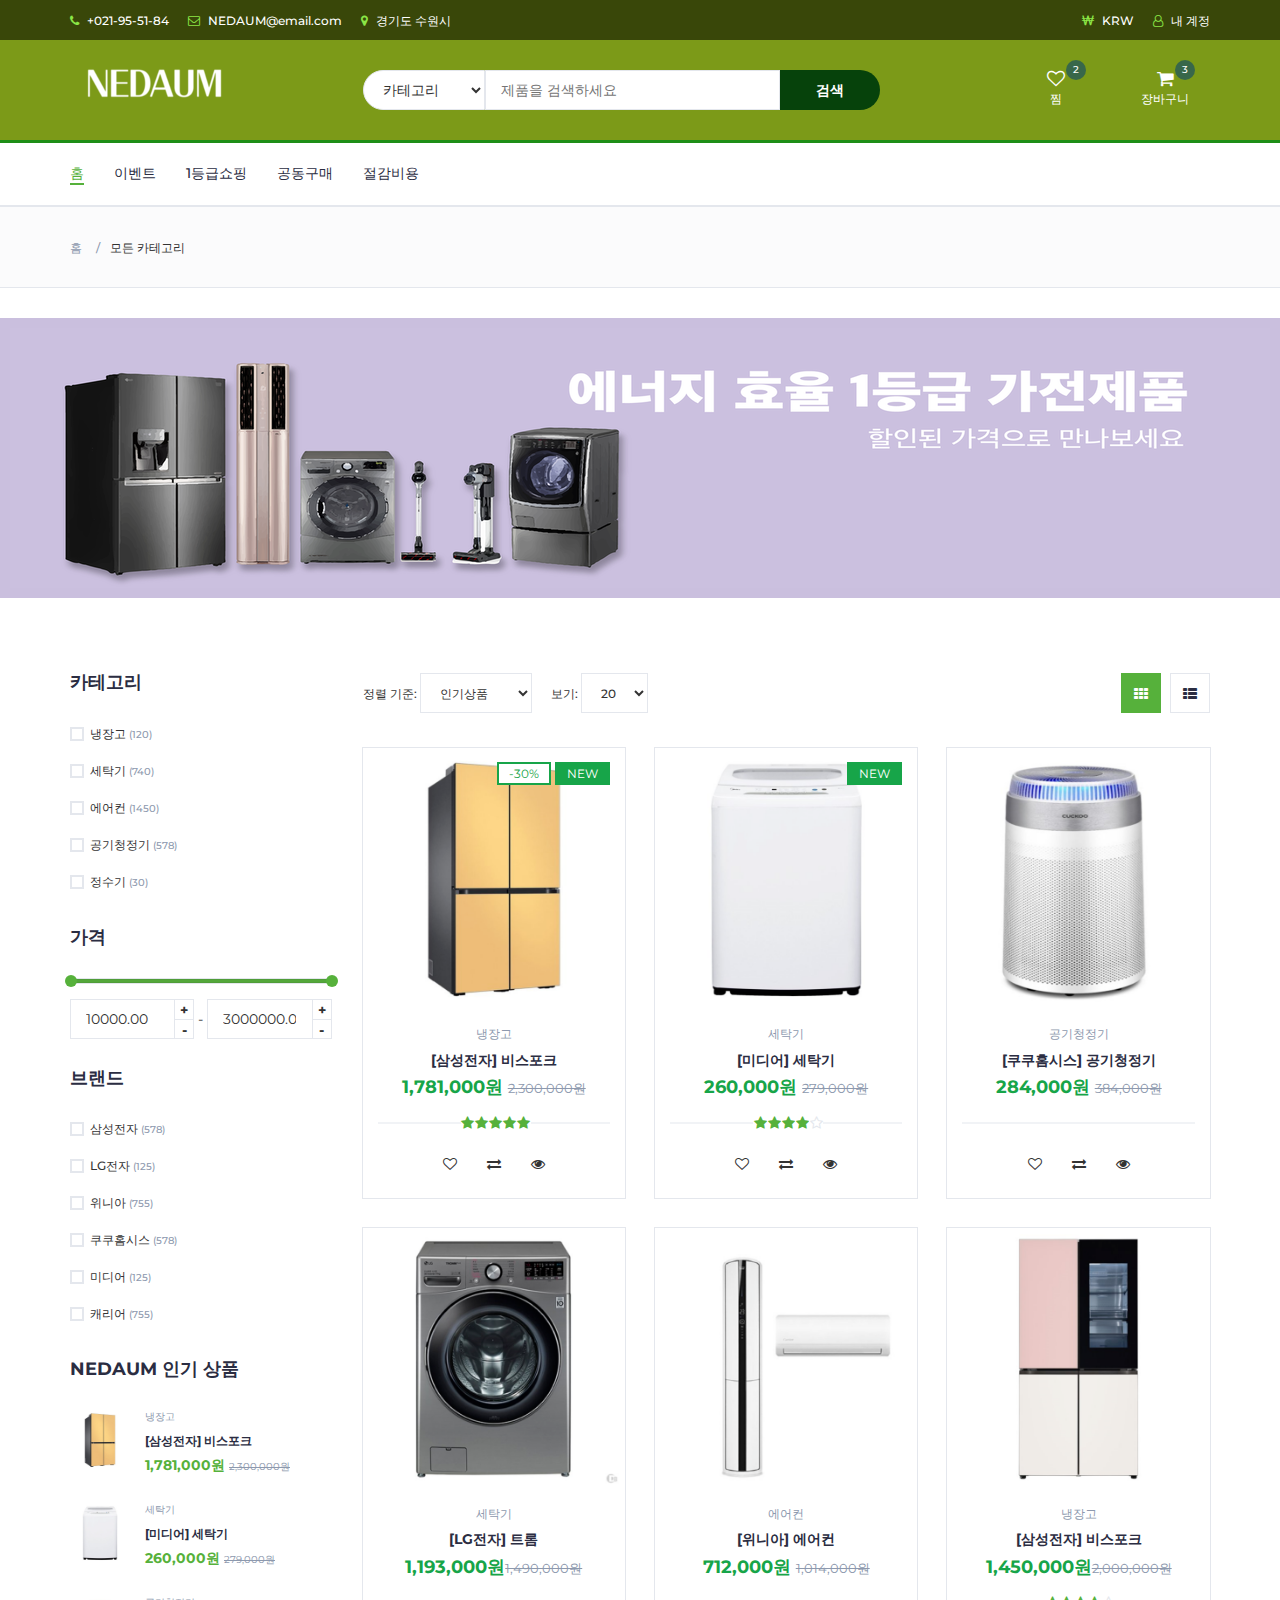
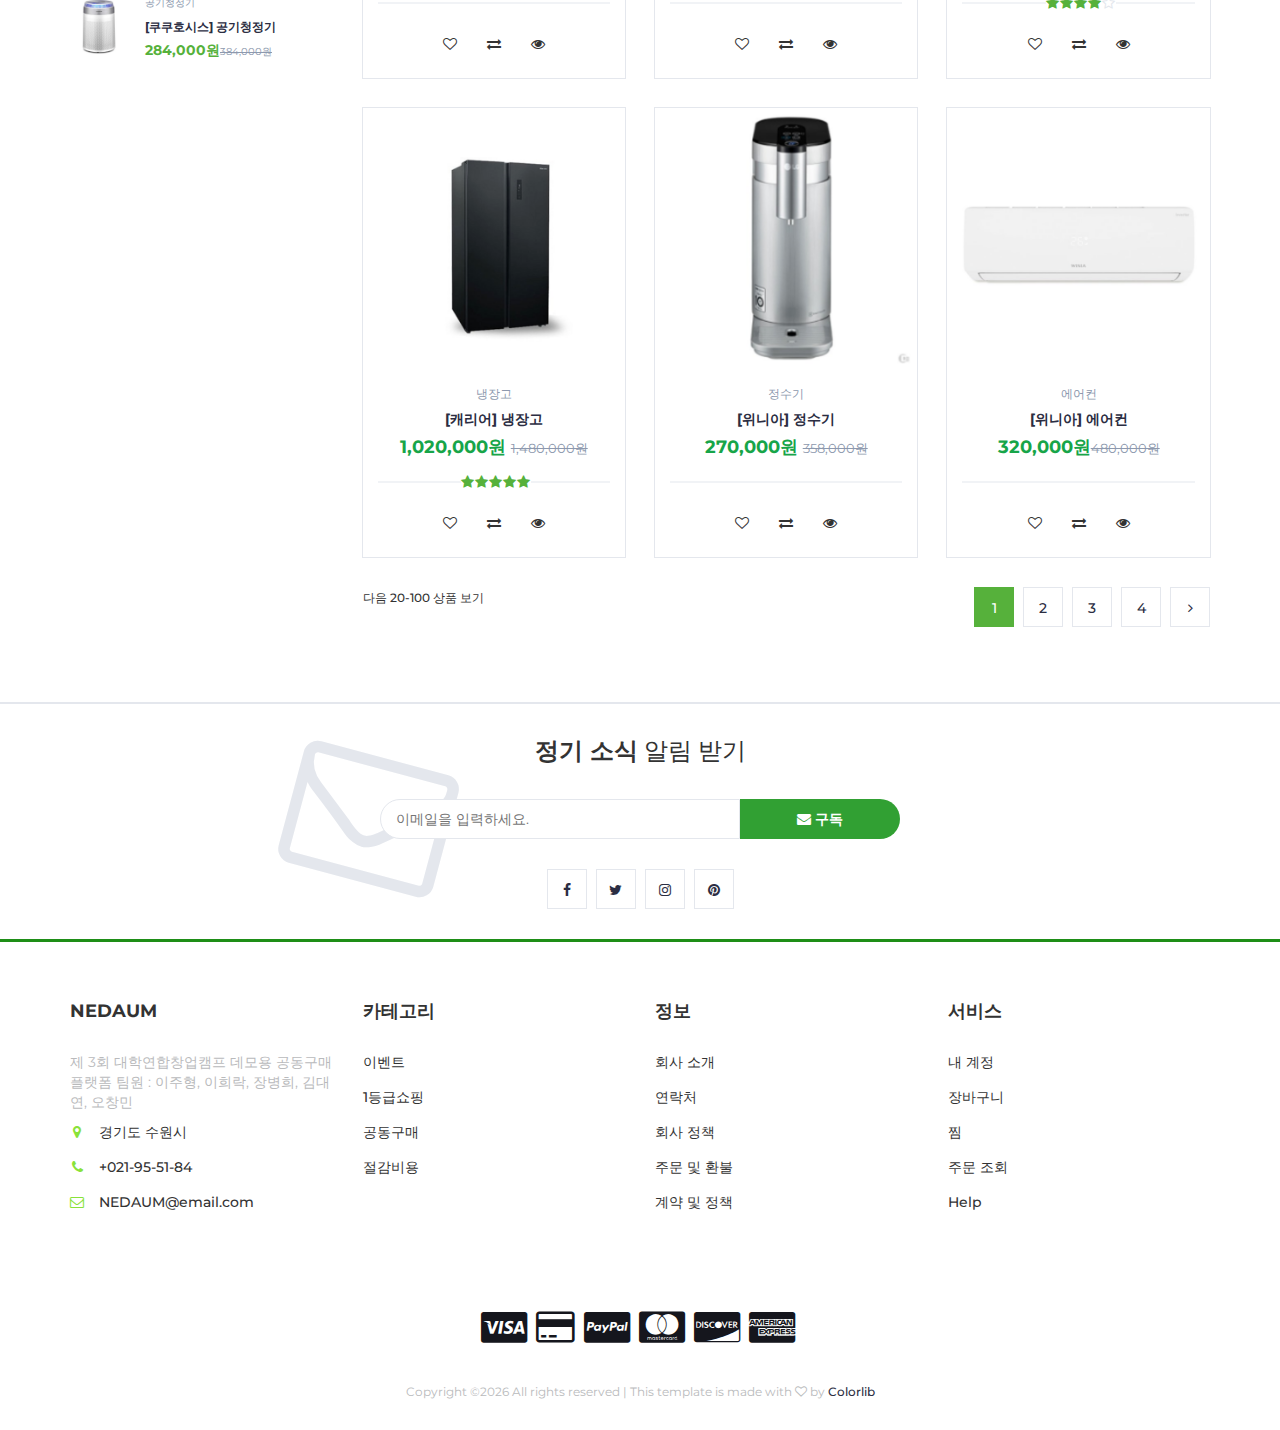
==== list.html @ 52bd4f45 "initial" ====
<!DOCTYPE html>
<html lang="en">
	<head>
		<meta charset="utf-8">
		<meta http-equiv="X-UA-Compatible" content="IE=edge">
		<!--<meta name="viewport" content="width=device-width, initial-scale=1">-->
		 <!-- The above 3 meta tags *must* come first in the head; any other head content must come *after* these tags -->

		<title>1등급 가전제품 공동구매 플랫폼</title>

 		<!-- Google font -->
 		<link href="https://fonts.googleapis.com/css?family=Montserrat:400,500,700" rel="stylesheet">

 		<!-- Bootstrap -->
 		<link type="text/css" rel="stylesheet" href="css/bootstrap.min.css"/>

 		<!-- Slick -->
 		<link type="text/css" rel="stylesheet" href="css/slick.css"/>
 		<link type="text/css" rel="stylesheet" href="css/slick-theme.css"/>

 		<!-- nouislider -->
 		<link type="text/css" rel="stylesheet" href="css/nouislider.min.css"/>

 		<!-- Font Awesome Icon -->
 		<link rel="stylesheet" href="css/font-awesome.min.css">

 		<!-- Custom stlylesheet -->
 		<link type="text/css" rel="stylesheet" href="css/style.css"/>

		<!-- HTML5 shim and Respond.js for IE8 support of HTML5 elements and media queries -->
		<!-- WARNING: Respond.js doesn't work if you view the page via file:// -->
		<!--[if lt IE 9]>
		  <script src="https://oss.maxcdn.com/html5shiv/3.7.3/html5shiv.min.js"></script>
		  <script src="https://oss.maxcdn.com/respond/1.4.2/respond.min.js"></script>
		<![endif]-->

    </head>
	<body>
		<!-- HEADER -->
		<header>
			<!-- TOP HEADER -->
			<div id="top-header">
				<div class="container">
					<ul class="header-links pull-left">
						<li><a href="Error.html"><i class="fa fa-phone"></i> +021-95-51-84</a></li>
						<li><a href="Error.html"><i class="fa fa-envelope-o"></i> NEDAUM@email.com</a></li>
						<li><a href="Error.html"><i class="fa fa-map-marker"></i> 경기도 수원시</a></li>
					</ul>
					<ul class="header-links pull-right">
						<li><a href="Error.html"><i class="fa fa-krw"></i> KRW</a></li>
						<li><a href="Error.html"><i class="fa fa-user-o"></i> 내 계정</a></li>
					</ul>
				</div>
			</div>
			<!-- /TOP HEADER -->

			<!-- MAIN HEADER -->
			<div id="header">
				<!-- container -->
				<div class="container">
					<!-- row -->
					<div class="row">
						<!-- LOGO -->
						<div class="col-md-3">
							<div class="header-logo">
								<a href="index.html" class="logo">
									<img src="./img/logo.png" alt="">
								</a>
							</div>
						</div>
						<!-- /LOGO -->

						<!-- SEARCH BAR -->
						<div class="col-md-6">
							<div class="header-search">
								<form action="list.html">
									<select class="input-select">
										<option value="0">카테고리</option>
										<option value="1">냉장고</option>
										<option value="2">김치냉장고</option>
										<option value="3">에어컨</option>
										<option value="4">공기청정기</option>
										<option value="5">오븐</option>
									</select>
									<input class="input" placeholder="제품을 검색하세요">
									<button class="search-btn" >검색</button>
								</form>
							</div>
						</div>
						<!-- /SEARCH BAR -->

						<!-- ACCOUNT -->
						<div class="col-md-3 clearfix">
							<div class="header-ctn">
								<!-- Wishlist -->
								<div>
									<a href="Error.html">
										<i class="fa fa-heart-o"></i>
										<span>찜</span>
										<div class="qty">2</div>
									</a>
								</div>
								<!-- /Wishlist -->

								<!-- Cart -->
								<div class="dropdown">
									<a class="dropdown-toggle" data-toggle="dropdown" aria-expanded="true">
										<i class="fa fa-shopping-cart"></i>
										<span>장바구니</span>
										<div class="qty">3</div>
									</a>
									<div class="cart-dropdown">
										<div class="cart-list">
											<div class="product-widget">
												<div class="product-img">
													<img src="./img/product01.png" alt="">
												</div>
												<div class="product-body">
													<h3 class="product-name"><a href="Error.html">[삼성전자] 비스포크</a></h3>
													<h4 class="product-price"><span class="qty">1x</span>1,781,000원</h4>
												</div>
												<button class="delete"><i class="fa fa-close"></i></button>
											</div>

											<div class="product-widget">
												<div class="product-img">
													<img src="./img/product02.png" alt="">
												</div>
												<div class="product-body">
													<h3 class="product-name"><a href="Error.html">[미디어] 세탁기</a></h3>
													<h4 class="product-price"><span class="qty">2x</span>520,000원</h4>
												</div>
												<button class="delete"><i class="fa fa-close"></i></button>
											</div>
										</div>
										<div class="cart-summary">
											<small>3 아이템 선택</small>
											<h5>총합: 2,301,000원</h5>
										</div>
										<div class="cart-btns">
											<a href="Error.html">장바구니 보기</a>
											<a href="checkout.html">구매하기<i class="fa fa-arrow-circle-right"></i></a>
										</div>
									</div>
								</div>
								<!-- /Cart -->

								<!-- Menu Toogle -->
								<div class="menu-toggle">
									<a href="Error.html">
										<i class="fa fa-bars"></i>
										<span>메뉴</span>
									</a>
								</div>
								<!-- /Menu Toogle -->
							</div>
						</div>
						<!-- /ACCOUNT -->
					</div>
					<!-- row -->
				</div>
				<!-- container -->
			</div>
			<!-- /MAIN HEADER -->
		</header>
		<!-- /HEADER -->

		<!-- NAVIGATION -->
		<nav id="navigation">
			<!-- container -->
			<div class="container">
				<!-- responsive-nav -->
				<div id="responsive-nav">
					<!-- NAV -->
					<ul class="main-nav nav navbar-nav">
						<li class="active"><a href="index.html">홈</a></li>
						<li><a href="event.html">이벤트</a></li>
						<li><a href="list.html">1등급쇼핑</a></li>
						<li><a href="purchase.html">공동구매</a></li>
						<li><a href="save.html">절감비용</a></li>
					</ul>
					<!-- /NAV -->
				</div>
				<!-- /responsive-nav -->
			</div>
			<!-- /container -->
		</nav>
		<!-- /NAVIGATION -->

		<!-- BREADCRUMB -->
		<div id="breadcrumb" class="section">
			<!-- container -->
			<div class="container">
				<!-- row -->
				<div class="row">
					<div class="col-md-12">
						<ul class="breadcrumb-tree">
							<li><a href="index.html">홈</a></li>
							<li class="active">모든 카테고리</li>
						</ul>
					</div>
				</div>
				<!-- /row -->
			</div>
			<!-- /container -->
		</div>
		<!-- /BREADCRUMB -->

				<!-- HOT DEAL SECTION -->
				<div id="banner4" class="section" href="purchase.html">
					<!-- container -->
					<div class="container">
						<!-- row -->
						<div class="row">
							<div class="col-md-12">
								<div class="banner4">
									<br/>
									<br/>
									<br/>
									<br/>
									<br/>
									<br/>
									<br/>
									<br/>
								</div>
							</div>
						</div>
						<!-- /row -->
					</div>
					<!-- /container -->
				</div>

		<!-- SECTION -->
		<div class="section">
			<!-- container -->
			<div class="container">
				<!-- row -->
				<div class="row">
					<!-- ASIDE -->
					<div id="aside" class="col-md-3">
						<!-- aside Widget -->
						<div class="aside">
							<h3 class="aside-title">카테고리</h3>
							<div class="checkbox-filter">

								<div class="input-checkbox">
									<input type="checkbox" id="category-1">
									<label for="category-1">
										<span></span>
										냉장고
										<small>(120)</small>
									</label>
								</div>

								<div class="input-checkbox">
									<input type="checkbox" id="category-2">
									<label for="category-2">
										<span></span>
										세탁기
										<small>(740)</small>
									</label>
								</div>

								<div class="input-checkbox">
									<input type="checkbox" id="category-3">
									<label for="category-3">
										<span></span>
										에어컨
										<small>(1450)</small>
									</label>
								</div>

								<div class="input-checkbox">
									<input type="checkbox" id="category-4">
									<label for="category-4">
										<span></span>
										공기청정기
										<small>(578)</small>
									</label>
								</div>

								<div class="input-checkbox">
									<input type="checkbox" id="category-4">
									<label for="category-4">
										<span></span>
										정수기
										<small>(30)</small>
									</label>
								</div>

							</div>
						</div>
						<!-- /aside Widget -->

						<!-- aside Widget -->
						<div class="aside">
							<h3 class="aside-title">가격</h3>
							<div class="price-filter">
								<div id="price-slider"></div>
								<div class="input-number price-min">
									<input id="price-min" type="number">
									<span class="qty-up">+</span>
									<span class="qty-down">-</span>
								</div>
								<span>-</span>
								<div class="input-number price-max">
									<input id="price-max" type="number">
									<span class="qty-up">+</span>
									<span class="qty-down">-</span>
								</div>
							</div>
						</div>
						<!-- /aside Widget -->

						<!-- aside Widget -->
						<div class="aside">
							<h3 class="aside-title">브랜드</h3>
							<div class="checkbox-filter">
								<div class="input-checkbox">
									<input type="checkbox" id="brand-1">
									<label for="brand-1">
										<span></span>
										삼성전자
										<small>(578)</small>
									</label>
								</div>
								<div class="input-checkbox">
									<input type="checkbox" id="brand-2">
									<label for="brand-2">
										<span></span>
										LG전자
										<small>(125)</small>
									</label>
								</div>
								<div class="input-checkbox">
									<input type="checkbox" id="brand-3">
									<label for="brand-3">
										<span></span>
										위니아
										<small>(755)</small>
									</label>
								</div>
								<div class="input-checkbox">
									<input type="checkbox" id="brand-4">
									<label for="brand-4">
										<span></span>
										쿠쿠홈시스
										<small>(578)</small>
									</label>
								</div>
								<div class="input-checkbox">
									<input type="checkbox" id="brand-5">
									<label for="brand-5">
										<span></span>
										미디어
										<small>(125)</small>
									</label>
								</div>
								<div class="input-checkbox">
									<input type="checkbox" id="brand-6">
									<label for="brand-6">
										<span></span>
										캐리어
										<small>(755)</small>
									</label>
								</div>
							</div>
						</div>
						<!-- /aside Widget -->

						<!-- aside Widget -->
						<div class="aside">
							<h3 class="aside-title">NEDAUM 인기 상품</h3>
							<div class="product-widget">
								<div class="product-img">
									<img src="./img/product01.png" alt="">
								</div>
								<div class="product-body">
									<p class="product-category">냉장고</p>
									<h3 class="product-name"><a href="product.html">[삼성전자] 비스포크</a></h3>
									<h4 class="product-price">1,781,000원 <del class="product-old-price">2,300,000원</del></h4>
								</div>
							</div>

							<div class="product-widget">
								<div class="product-img">
									<img src="./img/product02.png" alt="">
								</div>
								<div class="product-body">
									<p class="product-category">세탁기</p>
									<h3 class="product-name"><a href="product.html">[미디어] 세탁기</a></h3>
									<h4 class="product-price">260,000원 <del class="product-old-price">279,000원</del></h4>
								</div>
							</div>

							<div class="product-widget">
								<div class="product-img">
									<img src="./img/product03.png" alt="">
								</div>
								<div class="product-body">
									<p class="product-category">공기청정기</p>
									<h3 class="product-name"><a href="product.html">[쿠쿠호시스] 공기청정기</a></h3>
									<h4 class="product-price">284,000원<del class="product-old-price">384,000원</del></h4>
								</div>
							</div>
						</div>
						<!-- /aside Widget -->
					</div>
					<!-- /ASIDE -->

					<!-- STORE -->
					<div id="store" class="col-md-9">
						<!-- store top filter -->
						<div class="store-filter clearfix">
							<div class="store-sort">
								<label>
									정렬 기준:
									<select class="input-select">
										<option value="0">인기상품</option>
										<option value="1">구매많은순</option>
										<option value="2">리뷰많은순</option>
										<option value="3">낮은가격순</option>
										<option value="4">높은가격순</option>
									</select>
								</label>

								<label>
									보기:
									<select class="input-select">
										<option value="0">20</option>
										<option value="1">50</option>
									</select>
								</label>
							</div>
							<ul class="store-grid">
								<li class="active"><i class="fa fa-th"></i></li>
								<li><a href="product.html"><i class="fa fa-th-list"></i></a></li>
							</ul>
						</div>
						<!-- /store top filter -->

						<!-- store products -->
						<div class="row">
							<!-- product -->
							<div class="col-md-4 col-xs-6">
								<div class="product">
									<div class="product-img">
										<img src="./img/product01.png" alt="">
										<div class="product-label">
											<span class="sale">-30%</span>
											<span class="new">NEW</span>
										</div>
									</div>
									<div class="product-body">
										<p class="product-category">냉장고</p>
										<h3 class="product-name"><a href="product.html">[삼성전자] 비스포크</a></h3>
										<h4 class="product-price">1,781,000원 <del class="product-old-price">2,300,000원</del></h4>
										<div class="product-rating">
											<i class="fa fa-star"></i>
											<i class="fa fa-star"></i>
											<i class="fa fa-star"></i>
											<i class="fa fa-star"></i>
											<i class="fa fa-star"></i>
										</div>
										<div class="product-btns">
											<button class="add-to-wishlist"><i class="fa fa-heart-o"></i><span class="tooltipp">찜하기</span></button>
											<button class="add-to-compare"><i class="fa fa-exchange"></i><span class="tooltipp">상품비교</span></button>
											<button class="quick-view"><i class="fa fa-eye"></i><span class="tooltipp">즐겨찾기</span></button>
										</div>
									</div>
									<div class="add-to-cart">
										<button class="add-to-cart-btn"><i class="fa fa-shopping-cart"></i> 장바구니 담기</button>
									</div>
								</div>
							</div>
							<!-- /product -->

							<!-- product -->
							<div class="col-md-4 col-xs-6">
								<div class="product">
									<div class="product-img">
										<img src="./img/product02.png" alt="">
										<div class="product-label">
											<span class="new">NEW</span>
										</div>
									</div>
									<div class="product-body">
										<p class="product-category">세탁기</p>
										<h3 class="product-name"><a href="product.html">[미디어] 세탁기</a></h3>
										<h4 class="product-price">260,000원 <del class="product-old-price">279,000원</del></h4>
										<div class="product-rating">
											<i class="fa fa-star"></i>
											<i class="fa fa-star"></i>
											<i class="fa fa-star"></i>
											<i class="fa fa-star"></i>
											<i class="fa fa-star-o"></i>
										</div>
										<div class="product-btns">
											<button class="add-to-wishlist"><i class="fa fa-heart-o"></i><span class="tooltipp">찜하기</span></button>
											<button class="add-to-compare"><i class="fa fa-exchange"></i><span class="tooltipp">상품비교</span></button>
											<button class="quick-view"><i class="fa fa-eye"></i><span class="tooltipp">즐겨찾기</span></button>
										</div>
									</div>
									<div class="add-to-cart">
										<button class="add-to-cart-btn"><i class="fa fa-shopping-cart"></i> 장바구니 담기</button>
									</div>
								</div>
							</div>
							<!-- /product -->

							<div class="clearfix visible-sm visible-xs"></div>

							<!-- product -->
							<div class="col-md-4 col-xs-6">
								<div class="product">
									<div class="product-img">
										<img src="./img/product03.png" alt="">
									</div>
									<div class="product-body">
										<p class="product-category">공기청정기</p>
										<h3 class="product-name"><a href="product.html">[쿠쿠홈시스] 공기청정기</a></h3>
										<h4 class="product-price">284,000원 <del class="product-old-price">384,000원</del></h4>
										<div class="product-rating">
										</div>
										<div class="product-btns">
											<button class="add-to-wishlist"><i class="fa fa-heart-o"></i><span class="tooltipp">찜하기</span></button>
											<button class="add-to-compare"><i class="fa fa-exchange"></i><span class="tooltipp">상품비교</span></button>
											<button class="quick-view"><i class="fa fa-eye"></i><span class="tooltipp">즐겨찾기</span></button>
										</div>
									</div>
									<div class="add-to-cart">
										<button class="add-to-cart-btn"><i class="fa fa-shopping-cart"></i> 장바구니 담기</button>
									</div>
								</div>
							</div>
							<!-- /product -->

							<div class="clearfix visible-lg visible-md"></div>

							<!-- product -->
							<div class="col-md-4 col-xs-6">
								<div class="product">
									<div class="product-img">
										<img src="./img/product04.png" alt="">
									</div>
									<div class="product-body">
										<p class="product-category">세탁기</p>
										<h3 class="product-name"><a href="product.html">[LG전자] 트롬</a></h3>
										<h4 class="product-price">1,193,000원<del class="product-old-price">1,490,000원</del></h4>
										<div class="product-rating">
										</div>
										<div class="product-btns">
											<button class="add-to-wishlist"><i class="fa fa-heart-o"></i><span class="tooltipp">찜하기</span></button>
											<button class="add-to-compare"><i class="fa fa-exchange"></i><span class="tooltipp">상품비교</span></button>
											<button class="quick-view"><i class="fa fa-eye"></i><span class="tooltipp">즐겨찾기</span></button>
										</div>
									</div>
									<div class="add-to-cart">
										<button class="add-to-cart-btn"><i class="fa fa-shopping-cart"></i> 장바구니 담기</button>
									</div>
								</div>
							</div>
							<!-- /product -->

							<div class="clearfix visible-sm visible-xs"></div>

							<!-- product -->
							<div class="col-md-4 col-xs-6">
								<div class="product">
									<div class="product-img">
										<img src="./img/product05.png" alt="">
									</div>
									<div class="product-body">
										<p class="product-category">에어컨</p>
										<h3 class="product-name"><a href="product.html">[위니아] 에어컨</a></h3>
										<h4 class="product-price">712,000원 <del class="product-old-price">1,014,000원</del></h4>
										<div class="product-rating">
										</div>
										<div class="product-btns">
											<button class="add-to-wishlist"><i class="fa fa-heart-o"></i><span class="tooltipp">찜하기</span></button>
											<button class="add-to-compare"><i class="fa fa-exchange"></i><span class="tooltipp">상품비교</span></button>
											<button class="quick-view"><i class="fa fa-eye"></i><span class="tooltipp">즐겨찾기</span></button>
										</div>
									</div>
									<div class="add-to-cart">
										<button class="add-to-cart-btn"><i class="fa fa-shopping-cart"></i> 장바구니 담기</button>
									</div>
								</div>
							</div>
							<!-- /product -->

							<!-- product -->
							<div class="col-md-4 col-xs-6">
								<div class="product">
									<div class="product-img">
										<img src="./img/product06.png" alt="">
									</div>
									<div class="product-body">
										<p class="product-category">냉장고</p>
										<h3 class="product-name"><a href="product.html">[삼성전자] 비스포크</a></h3>
										<h4 class="product-price">1,450,000원<del class="product-old-price">2,000,000원</del></h4>
										<div class="product-rating">
											<i class="fa fa-star"></i>
											<i class="fa fa-star"></i>
											<i class="fa fa-star"></i>
											<i class="fa fa-star"></i>
											<i class="fa fa-star-o"></i>
										</div>
										<div class="product-btns">
											<button class="add-to-wishlist"><i class="fa fa-heart-o"></i><span class="tooltipp">찜하기</span></button>
											<button class="add-to-compare"><i class="fa fa-exchange"></i><span class="tooltipp">상품비교</span></button>
											<button class="quick-view"><i class="fa fa-eye"></i><span class="tooltipp">즐겨찾기</span></button>
										</div>
									</div>
									<div class="add-to-cart">
										<button class="add-to-cart-btn"><i class="fa fa-shopping-cart"></i> 장바구니 담기</button>
									</div>
								</div>
							</div>
							<!-- /product -->

							<div class="clearfix visible-lg visible-md visible-sm visible-xs"></div>

							<!-- product -->
							<div class="col-md-4 col-xs-6">
								<div class="product">
									<div class="product-img">
										<img src="./img/product07.png" alt="">
									</div>
									<div class="product-body">
										<p class="product-category">냉장고</p>
										<h3 class="product-name"><a href="product.html">[캐리어] 냉장고</a></h3>
										<h4 class="product-price">1,020,000원 <del class="product-old-price">1,480,000원</del></h4>
										<div class="product-rating">
											<i class="fa fa-star"></i>
											<i class="fa fa-star"></i>
											<i class="fa fa-star"></i>
											<i class="fa fa-star"></i>
											<i class="fa fa-star"></i>
										</div>
										<div class="product-btns">
											<button class="add-to-wishlist"><i class="fa fa-heart-o"></i><span class="tooltipp">찜하기</span></button>
											<button class="add-to-compare"><i class="fa fa-exchange"></i><span class="tooltipp">상품비교</span></button>
											<button class="quick-view"><i class="fa fa-eye"></i><span class="tooltipp">즐겨찾기</span></button>
										</div>
									</div>
									<div class="add-to-cart">
										<button class="add-to-cart-btn"><i class="fa fa-shopping-cart"></i> 장바구니 담기</button>
									</div>
								</div>
							</div>
							<!-- /product -->

							<!-- product -->
							<div class="col-md-4 col-xs-6">
								<div class="product">
									<div class="product-img">
										<img src="./img/product08.png" alt="">
									</div>
									<div class="product-body">
										<p class="product-category">정수기</p>
										<h3 class="product-name"><a href="product.html">[위니아] 정수기</a></h3>
										<h4 class="product-price">270,000원 <del class="product-old-price">358,000원</del></h4>
										<div class="product-rating">
										</div>
										<div class="product-btns">
											<button class="add-to-wishlist"><i class="fa fa-heart-o"></i><span class="tooltipp">찜하기</span></button>
											<button class="add-to-compare"><i class="fa fa-exchange"></i><span class="tooltipp">상품비교</span></button>
											<button class="quick-view"><i class="fa fa-eye"></i><span class="tooltipp">즐겨찾기</span></button>
										</div>
									</div>
									<div class="add-to-cart">
										<button class="add-to-cart-btn"><i class="fa fa-shopping-cart"></i> 장바구니 담기</button>
									</div>
								</div>
							</div>
							<!-- /product -->

							<div class="clearfix visible-sm visible-xs"></div>

							<!-- product -->
							<div class="col-md-4 col-xs-6">
								<div class="product">
									<div class="product-img">
										<img src="./img/product09.png" alt="">
									</div>
									<div class="product-body">
										<p class="product-category">에어컨</p>
										<h3 class="product-name"><a href="product.html">[위니아] 에어컨</a></h3>
										<h4 class="product-price">320,000원<del class="product-old-price">480,000원</del></h4>
										<div class="product-rating">
										</div>
										<div class="product-btns">
											<button class="add-to-wishlist"><i class="fa fa-heart-o"></i><span class="tooltipp">찜하기</span></button>
											<button class="add-to-compare"><i class="fa fa-exchange"></i><span class="tooltipp">상품비교</span></button>
											<button class="quick-view"><i class="fa fa-eye"></i><span class="tooltipp">즐겨찾기</span></button>
										</div>
									</div>
									<div class="add-to-cart">
										<button class="add-to-cart-btn"><i class="fa fa-shopping-cart"></i> 장바구니 담기</button>
									</div>
								</div>
							</div>
							<!-- /product -->
						</div>
						<!-- /store products -->

						<!-- store bottom filter -->
						<div class="store-filter clearfix">
							<span class="store-qty">다음 20-100 상품 보기</span>
							<ul class="store-pagination">
								<li class="active">1</li>
								<li><a href="#">2</a></li>
								<li><a href="#">3</a></li>
								<li><a href="#">4</a></li>
								<li><a href="#"><i class="fa fa-angle-right"></i></a></li>
							</ul>
						</div>
						<!-- /store bottom filter -->
					</div>
					<!-- /STORE -->
				</div>
				<!-- /row -->
			</div>
			<!-- /container -->
		</div>
		<!-- /SECTION -->

		<!-- NEWSLETTER -->
		<div id="newsletter" class="section">
			<!-- container -->
			<div class="container">
				<!-- row -->
				<div class="row">
					<div class="col-md-12">
						<div class="newsletter">
							<p><strong>정기 소식</strong> 알림 받기</p>
							<form action="https://mail.google.com/">
								<input class="input" type="email" placeholder="이메일을 입력하세요.">
								<button class="newsletter-btn"><i class="fa fa-envelope"></i> 구독</button>
							</form>
							<ul class="newsletter-follow">
								<li>
									<a href="Error.html"><i class="fa fa-facebook"></i></a>
								</li>
								<li>
									<a href="Error.html"><i class="fa fa-twitter"></i></a>
								</li>
								<li>
									<a href="Error.html"><i class="fa fa-instagram"></i></a>
								</li>
								<li>
									<a href="Error.html"><i class="fa fa-pinterest"></i></a>
								</li>
							</ul>
						</div>
					</div>
				</div>
				<!-- /row -->
			</div>
			<!-- /container -->
		</div>
		<!-- /NEWSLETTER -->

<!-- FOOTER -->
<footer id="footer">
	<!-- top footer -->
	<div class="section">
		<!-- container -->
		<div class="container">
			<!-- row -->
			<div class="row">
				<div class="col-md-3 col-xs-6">
					<div class="footer">
						<h3 class="footer-title">NEDAUM</h3>
						<p>제 3회 대학연합창업캠프 데모용 공동구매 플랫폼 팀원 : 이주형, 이희락, 장병희, 김대연, 오창민</p>
						<ul class="footer-links">
							<li><a href="Error.html"><i class="fa fa-map-marker"></i>경기도 수원시</a></li>
							<li><a Error.html><i class="fa fa-phone"></i>+021-95-51-84</a></li>
							<li><a href="Error.html"><i class="fa fa-envelope-o"></i>NEDAUM@email.com</a></li>
						</ul>
					</div>
				</div>

				<div class="col-md-3 col-xs-6">
					<div class="footer">
						<h3 class="footer-title">카테고리</h3>
						<ul class="footer-links">
							<li><a href="event.html">이벤트</a></li>
							<li><a href="list.html">1등급쇼핑</a></li>
							<li><a href="purchase.html">공동구매</a></li>
							<li><a href="product.html">절감비용</a></li>
						</ul>
					</div>
				</div>

				<div class="clearfix visible-xs"></div>

				<div class="col-md-3 col-xs-6">
					<div class="footer">
						<h3 class="footer-title">정보</h3>
						<ul class="footer-links">
							<li><a href="Error.html">회사 소개</a></li>
							<li><a href="Error.html">연락처</a></li>
							<li><a href="Error.html">회사 정책</a></li>
							<li><a href="Error.html">주문 및 환불</a></li>
							<li><a href="Error.html">계약 및 정책</a></li>
						</ul>
					</div>
				</div>

				<div class="col-md-3 col-xs-6">
					<div class="footer">
						<h3 class="footer-title">서비스</h3>
						<ul class="footer-links">
							<li><a href="Error.html">내 계정</a></li>
							<li><a href="Error.html">장바구니</a></li>
							<li><a href="Error.html">찜</a></li>
							<li><a href="Error.html">주문 조회</a></li>
							<li><a href="Error.html">Help</a></li>
						</ul>
					</div>
				</div>
			</div>
			<!-- /row -->
		</div>
		<!-- /container -->
	</div>
	<!-- /top footer -->

	<!-- bottom footer -->
	<div id="bottom-footer" class="section">
		<div class="container">
			<!-- row -->
			<div class="row">
				<div class="col-md-12 text-center">
					<ul class="footer-payments">
						<li><a href="Error.html"><i class="fa fa-cc-visa"></i></a></li>
						<li><a href="Error.html"><i class="fa fa-credit-card"></i></a></li>
						<li><a href="Error.html"><i class="fa fa-cc-paypal"></i></a></li>
						<li><a href="Error.html"><i class="fa fa-cc-mastercard"></i></a></li>
						<li><a href="Error.html"><i class="fa fa-cc-discover"></i></a></li>
						<li><a href="Error.html"><i class="fa fa-cc-amex"></i></a></li>
					</ul>
					<span class="copyright">
						<!-- Link back to Colorlib can't be removed. Template is licensed under CC BY 3.0. -->
						Copyright &copy;<script>document.write(new Date().getFullYear());</script> All rights reserved | This template is made with <i class="fa fa-heart-o" aria-hidden="true"></i> by <a href="https://colorlib.com" target="_blank">Colorlib</a>
					<!-- Link back to Colorlib can't be removed. Template is licensed under CC BY 3.0. -->
					</span>
				</div>
			</div>
				<!-- /row -->
		</div>
		<!-- /container -->
	</div>
	<!-- /bottom footer -->
</footer>
<!-- /FOOTER -->

		<!-- jQuery Plugins -->
		<script src="js/jquery.min.js"></script>
		<script src="js/bootstrap.min.js"></script>
		<script src="js/slick.min.js"></script>
		<script src="js/nouislider.min.js"></script>
		<script src="js/jquery.zoom.min.js"></script>
		<script src="js/main.js"></script>

	</body>
</html>
---- css/nouislider.min.css ----
/*! nouislider - 10.0.0 - 2017-05-28 14:52:48 */.noUi-target,.noUi-target *{-webkit-touch-callout:none;-webkit-tap-highlight-color:transparent;-webkit-user-select:none;-ms-touch-action:none;touch-action:none;-ms-user-select:none;-moz-user-select:none;user-select:none;-moz-box-sizing:border-box;box-sizing:border-box}.noUi-target{position:relative;direction:ltr}.noUi-base{width:100%;height:100%;position:relative;z-index:1}.noUi-connect{position:absolute;right:0;top:0;left:0;bottom:0}.noUi-origin{position:absolute;height:0;width:0}.noUi-handle{position:relative;z-index:1}.noUi-state-tap .noUi-connect,.noUi-state-tap .noUi-origin{-webkit-transition:top .3s,right .3s,bottom .3s,left .3s;transition:top .3s,right .3s,bottom .3s,left .3s}.noUi-state-drag *{cursor:inherit!important}.noUi-base,.noUi-handle{-webkit-transform:translate3d(0,0,0);transform:translate3d(0,0,0)}.noUi-horizontal{height:18px}.noUi-horizontal .noUi-handle{width:34px;height:28px;left:-17px;top:-6px}.noUi-vertical{width:18px}.noUi-vertical .noUi-handle{width:28px;height:34px;left:-6px;top:-17px}.noUi-target{background:#FAFAFA;border-radius:4px;border:1px solid #D3D3D3;box-shadow:inset 0 1px 1px #F0F0F0,0 3px 6px -5px #BBB}.noUi-connect{background:#3FB8AF;border-radius:4px;box-shadow:inset 0 0 3px rgba(51,51,51,.45);-webkit-transition:background 450ms;transition:background 450ms}.noUi-draggable{cursor:ew-resize}.noUi-vertical .noUi-draggable{cursor:ns-resize}.noUi-handle{border:1px solid #D9D9D9;border-radius:3px;background:#FFF;cursor:default;box-shadow:inset 0 0 1px #FFF,inset 0 1px 7px #EBEBEB,0 3px 6px -3px #BBB}.noUi-active{box-shadow:inset 0 0 1px #FFF,inset 0 1px 7px #DDD,0 3px 6px -3px #BBB}.noUi-handle:after,.noUi-handle:before{content:"";display:block;position:absolute;height:14px;width:1px;background:#E8E7E6;left:14px;top:6px}.noUi-handle:after{left:17px}.noUi-vertical .noUi-handle:after,.noUi-vertical .noUi-handle:before{width:14px;height:1px;left:6px;top:14px}.noUi-vertical .noUi-handle:after{top:17px}[disabled] .noUi-connect{background:#B8B8B8}[disabled] .noUi-handle,[disabled].noUi-handle,[disabled].noUi-target{cursor:not-allowed}.noUi-pips,.noUi-pips *{-moz-box-sizing:border-box;box-sizing:border-box}.noUi-pips{position:absolute;color:#999}.noUi-value{position:absolute;white-space:nowrap;text-align:center}.noUi-value-sub{color:#ccc;font-size:10px}.noUi-marker{position:absolute;background:#CCC}.noUi-marker-large,.noUi-marker-sub{background:#AAA}.noUi-pips-horizontal{padding:10px 0;height:80px;top:100%;left:0;width:100%}.noUi-value-horizontal{-webkit-transform:translate3d(-50%,50%,0);transform:translate3d(-50%,50%,0)}.noUi-marker-horizontal.noUi-marker{margin-left:-1px;width:2px;height:5px}.noUi-marker-horizontal.noUi-marker-sub{height:10px}.noUi-marker-horizontal.noUi-marker-large{height:15px}.noUi-pips-vertical{padding:0 10px;height:100%;top:0;left:100%}.noUi-value-vertical{-webkit-transform:translate3d(0,50%,0);transform:translate3d(0,50%,0);padding-left:25px}.noUi-marker-vertical.noUi-marker{width:5px;height:2px;margin-top:-1px}.noUi-marker-vertical.noUi-marker-sub{width:10px}.noUi-marker-vertical.noUi-marker-large{width:15px}.noUi-tooltip{display:block;position:absolute;border:1px solid #D9D9D9;border-radius:3px;background:#fff;color:#000;padding:5px;text-align:center;white-space:nowrap}.noUi-horizontal .noUi-tooltip{-webkit-transform:translate(-50%,0);transform:translate(-50%,0);left:50%;bottom:120%}.noUi-vertical .noUi-tooltip{-webkit-transform:translate(0,-50%);transform:translate(0,-50%);top:50%;right:120%}
---- css/style.css ----
/*
Template Name: Electro - HTML Ecommerce Template
Author: yaminncco

Colors:
	Body 		: #333
	Headers 	: #2B2D42
	Primary 	: #56b13b
	Dark 		: #15161D ##1E1F29
	Grey 		: #E4E7ED #FBFBFC #8D99AE #B9BABC

Fonts: Montserrat

Table OF Contents
------------------------------------
1 > GENERAL
------ Typography
------ Buttons
------ Inputs
------ Sections
------ Breadcrumb
2 > HEADER
------ Top header
------ Logo
------ Search
------ Cart
3 > NAVIGATION
------ Main nav
------ Responsive Nav
4 > CATEGORY SHOP
5 > HOT DEAL
6 > PRODUCT
------ Product
------ Widget product
------ Product slick
7 > STORE PAGE
------ Aside
------ Store
8 > PRODUCT DETAILS PAGE
------ Product view
------ Product details
------ Product tab
9 > CHECKOUT PAGE
10 > NEWSLETTER
11 > FOOTER
11 > SLICK STYLE
12 > RESPONSIVE
------------------------------------*/

/*=========================================================
	01 -> GENERAL
===========================================================*/

/*----------------------------*\
	Typography
\*----------------------------*/

.join{
  color: rgb(206, 63, 20);
  font-family: 'Montserrat', sans-serif;
  font-weight: 600;
  z-index: 0;
}
.product .product-img .product-label>span.finish{
  background-color:red;
  border-color: red;
  color: #fff;
}

.save{
  align-self: center;
}


body {
  font-family: 'Montserrat', sans-serif;
  font-weight: 400;
  color: #333;
}

h1, h2, h3, h4, h5, h6 {
  color: #2B2D42;
  font-weight: 700;
  margin: 0 0 10px;
}

a {
  color: #2B2D42;
  font-weight: 500;
  -webkit-transition: 0.2s color;
  transition: 0.2s color;
}

a:hover, a:focus {
  color: #49b522;
  text-decoration: none;
  outline: none;
}

ul, ol {
  margin: 0;
  padding: 0;
  list-style: none
}

/*----------------------------*\
	Buttons
\*----------------------------*/

.primary-btn {
  display: inline-block;
  padding: 12px 30px;
  background-color: #49b522;
  border: none;
  border-radius: 40px;
  color: #FFF;
  text-transform: uppercase;
  font-weight: 700;
  text-align: center;
  -webkit-transition: 0.2s all;
  transition: 0.2s all;
}

.primary-btn:hover, .primary-btn:focus {
  opacity: 0.9;
  color: #FFF;
}

/*----------------------------*\
	Inputs
\*----------------------------*/

/*-- Text input --*/

.input {
  height: 40px;
  padding: 0px 15px;
  border: 1px solid #E4E7ED;
  background-color: #FFF;
  width: 100%;
}

textarea.input {
  padding: 15px;
  min-height: 90px;
}

/*-- Number input --*/

.input-number {
  position: relative;
}

.input-number input[type="number"]::-webkit-inner-spin-button, .input-number input[type="number"]::-webkit-outer-spin-button {
  -webkit-appearance: none;
  margin: 0;
}

.input-number input[type="number"] {
  -moz-appearance: textfield;
  height: 40px;
  width: 100%;
  border: 1px solid #E4E7ED;
  background-color: #FFF;
  padding: 0px 35px 0px 15px;
}

.input-number .qty-up, .input-number .qty-down {
  position: absolute;
  display: block;
  width: 20px;
  height: 20px;
  border: 1px solid #E4E7ED;
  background-color: #FFF;
  text-align: center;
  font-weight: 700;
  cursor: pointer;
  -webkit-user-select: none;
  -moz-user-select: none;
  -ms-user-select: none;
  user-select: none;
}

.input-number .qty-up {
  right: 0;
  top: 0;
  border-bottom: 0px;
}

.input-number .qty-down {
  right: 0;
  bottom: 0;
}

.input-number .qty-up:hover, .input-number .qty-down:hover {
  background-color: #E4E7ED;
  color: #56b13b;
}

/*-- Select input --*/

.input-select {
  padding: 0px 15px;
  background: #FFF;
  border: 1px solid #E4E7ED;
  height: 40px;
}

/*-- checkbox & radio input --*/

.input-radio, .input-checkbox {
  position: relative;
  display: block;
}

.input-radio input[type="radio"]:not(:checked), .input-radio input[type="radio"]:checked, .input-checkbox input[type="checkbox"]:not(:checked), .input-checkbox input[type="checkbox"]:checked {
  position: absolute;
  margin-left: -9999px;
  visibility: hidden;
}

.input-radio label, .input-checkbox label {
  font-weight: 500;
  min-height: 20px;
  padding-left: 20px;
  margin-bottom: 5px;
  cursor: pointer;
}

.input-radio input[type="radio"]+label span, .input-checkbox input[type="checkbox"]+label span {
  position: absolute;
  left: 0px;
  top: 4px;
  width: 14px;
  height: 14px;
  border: 2px solid #E4E7ED;
  background: #FFF;
}

.input-radio input[type="radio"]+label span {
  border-radius: 50%;
}

.input-radio input[type="radio"]+label span:after {
  content: "";
  position: absolute;
  left: 50%;
  top: 50%;
  -webkit-transform: translate(-50%, -50%) scale(0);
  -ms-transform: translate(-50%, -50%) scale(0);
  transform: translate(-50%, -50%) scale(0);
  background-color: #FFF;
  width: 4px;
  height: 4px;
  border-radius: 50%;
  opacity: 0;
  -webkit-transition: all 0.2s;
  transition: all 0.2s;
}

.input-checkbox input[type="checkbox"]+label span:after {
  content: '✔';
  position: absolute;
  top: -2px;
  left: 1px;
  font-size: 10px;
  color: #FFF;
  opacity: 0;
  -webkit-transform: scale(0);
  -ms-transform: scale(0);
  transform: scale(0);
  -webkit-transition: all 0.2s;
  transition: all 0.2s;
}

.input-radio input[type="radio"]:checked+label span, .input-checkbox input[type="checkbox"]:checked+label span {
  background-color: #38674a;
  border-color: #38674a;
}

.input-radio input[type="radio"]:checked+label span:after {
  opacity: 1;
  -webkit-transform: translate(-50%, -50%) scale(1);
  -ms-transform: translate(-50%, -50%) scale(1);
  transform: translate(-50%, -50%) scale(1);
}

.input-checkbox input[type="checkbox"]:checked+label span:after {
  opacity: 1;
  -webkit-transform: scale(1);
  -ms-transform: scale(1);
  transform: scale(1);
}

.input-radio .caption, .input-checkbox .caption {
  margin-top: 5px;
  max-height: 0;
  overflow: hidden;
  -webkit-transition: 0.3s max-height;
  transition: 0.3s max-height;
}

.input-radio input[type="radio"]:checked~.caption, .input-checkbox input[type="checkbox"]:checked~.caption {
  max-height: 800px;
}

/*----------------------------*\
	Section
\*----------------------------*/

.section {
  padding-top: 30px;
  padding-bottom: 30px;
}


.section-title {
  position: relative;
  margin-bottom: 30px;
  margin-top: 15px;
}

.section-title .title {
  display: inline-block;
  text-transform: uppercase;
  margin: 0px;
}

.section-title .section-nav {
  float: right;
}

.section-title .section-nav .section-tab-nav {
  display: inline-block;
}

.section-tab-nav li {
  display: inline-block;
  margin-right: 15px;
}

.section-tab-nav li:last-child {
  margin-right: 0px;
}

.section-tab-nav li a {
  font-weight: 700;
  color: #8D99AE;
}

.section-tab-nav li a:after {
  content: "";
  display: block;
  width: 0%;
  height: 2px;
  background-color: #17a549;
  -webkit-transition: 0.2s all;
  transition: 0.2s all;
}

.section-tab-nav li.active a {
  color: #17a549;
}

.section-tab-nav li a:hover:after, .section-tab-nav li a:focus:after, .section-tab-nav li.active a:after {
  width: 100%;
}

.section-title .section-nav .products-slick-nav {
  top: 0px;
  right: 0px;
}

/*----------------------------*\
	Breadcrumb
\*----------------------------*/

#breadcrumb {
  padding: 30px 0px;
  background: #FBFBFC;
  border-bottom: 1px solid #E4E7ED;
  margin-bottom: 30px;
}

#breadcrumb .breadcrumb-header {
  display: inline-block;
  margin-top: 0px;
  margin-bottom: 0px;
  margin-right: 15px;
  text-transform: uppercase;
}

#breadcrumb .breadcrumb-tree {
  display: inline-block;
}

#breadcrumb .breadcrumb-tree li {
  display: inline-block;
  font-size: 12px;
  font-weight: 500;
  text-transform: uppercase;
}

#breadcrumb .breadcrumb-tree li+li {
  margin-left: 10px;
}

#breadcrumb .breadcrumb-tree li+li:before {
  content: '/';
  display: inline-block;
  color: #8D99AE;
  margin-right: 10px;
}

#breadcrumb .breadcrumb-tree li a {
  color: #8D99AE;
}

#breadcrumb .breadcrumb-tree li a:hover {
  color: #56b13b;
}

/*=========================================================
	02 -> HEADER
===========================================================*/

/*----------------------------*\
	Top header
\*----------------------------*/

#top-header {
  padding-top: 10px;
  padding-bottom: 10px;
  background-color: rgba(57,71,9,1);
}

.header-links li {
  display: inline-block;
  margin-right: 15px;
  font-size: 12px;
}

.header-links li:last-child {
  margin-right: 0px;
}

.header-links li a {
  color: #FFF;
}

.header-links li a:hover {
  color: #56b13b;
}

.header-links li i {
  color: #8be646;
  margin-right: 5px;
}

/*----------------------------*\
	Logo
\*----------------------------*/

#header {
  padding-top: 15px;
  padding-bottom: 15px;
  background-color: rgba(124,154,24,1);
}

.header-logo {
  float: left;
}

.header-logo .logo img {
  display: block;
}

/*----------------------------*\
	Search
\*----------------------------*/

.header-search {
  padding: 15px 0px;
}

.header-search form {
  position: relative;
}

.header-search form .input-select {
  margin-right: -4px;
  border-radius: 40px 0px 0px 40px;
}

.header-search form .input {
  width: calc(100% - 260px);
  margin-right: -4px;
}

.header-search form .search-btn {
  height: 40px;
  width: 100px;
  background: #06420b;
  color: #FFF;
  font-weight: 700;
  border: none;
  border-radius: 0px 40px 40px 0px;
}

/*----------------------------*\
	Cart
\*----------------------------*/

.header-ctn {
  float: right;
  padding: 15px 0px;
}

.header-ctn>div {
  display: inline-block;
}

.header-ctn>div+div {
  margin-left: 15px;
}

.header-ctn>div>a {
  display: block;
  position: relative;
  width: 90px;
  text-align: center;
  color: #FFF;
}

.header-ctn>div>a>i {
  display: block;
  font-size: 18px;
}

.header-ctn>div>a>span {
  font-size: 12px;
}

.header-ctn>div>a>.qty {
  position: absolute;
  right: 15px;
  top: -10px;
  width: 20px;
  height: 20px;
  line-height: 20px;
  text-align: center;
  border-radius: 50%;
  font-size: 10px;
  color: #FFF;
  background-color: #38674a;
}

.header-ctn .menu-toggle {
  display: none;
}

.cart-dropdown {
  position: absolute;
  width: 300px;
  background: #FFF;
  padding: 15px;
  -webkit-box-shadow: 0px 0px 0px 2px #E4E7ED;
  box-shadow: 0px 0px 0px 2px #E4E7ED;
  z-index: 99;
  right: 0;
  opacity: 0;
  visibility: hidden;
}

.dropdown.open>.cart-dropdown {
  opacity: 1;
  visibility: visible;
}

.cart-dropdown .cart-list {
  max-height: 180px;
  overflow-y: scroll;
  margin-bottom: 15px;
}

.cart-dropdown .cart-list .product-widget {
  padding: 0px;
  -webkit-box-shadow: none;
  box-shadow: none;
}

.cart-dropdown .cart-list .product-widget:last-child {
  margin-bottom: 0px;
}

.cart-dropdown .cart-list .product-widget .product-img {
  left: 0px;
  top: 0px;
}

.cart-dropdown .cart-list .product-widget .product-body .product-price {
  color: #2B2D42;
}

.cart-dropdown .cart-btns {
  margin: 0px -17px -17px;
}

.cart-dropdown .cart-btns>a {
  display: inline-block;
  width: calc(50% - 0px);
  padding: 12px;
  background-color: #56b13b;
  color: #FFF;
  text-align: center;
  font-weight: 700;
  -webkit-transition: 0.2s all;
  transition: 0.2s all;
}

.cart-dropdown .cart-btns>a:first-child {
  margin-right: -4px;
  background-color: #1e1f29;
}

.cart-dropdown .cart-btns>a:hover {
  opacity: 0.9;
}

.cart-dropdown .cart-summary {
  border-top: 1px solid #E4E7ED;
  padding-top: 15px;
  padding-bottom: 15px;
}

/*=========================================================
	03 -> Navigation
===========================================================*/

#navigation {
  background: #FFF;
  border-bottom: 2px solid #E4E7ED;
  border-top: 3px solid #1e8e17;
}

/*----------------------------*\
	Main nav
\*----------------------------*/

.main-nav>li+li {
  margin-left: 30px
}

.main-nav>li>a {
  padding: 20px 0px;
}

.main-nav>li>a:hover, .main-nav>li>a:focus, .main-nav>li.active>a {
  color: #56b13b;
  background-color: transparent;
}

.main-nav>li>a:after {
  content: "";
  display: block;
  width: 0%;
  height: 2px;
  background-color: #56b13b;
  -webkit-transition: 0.2s all;
  transition: 0.2s all;
}

.main-nav>li>a:hover:after, .main-nav>li>a:focus:after, .main-nav>li.active>a:after {
  width: 100%;
}

.header-ctn li.nav-toggle {
  display: none;
}

/*----------------------------*\
	responsive nav
\*----------------------------*/

@media only screen and (max-width: 991px) {
  .header-ctn .menu-toggle {
    display: inline-block;
  }
  #responsive-nav {
    position: fixed;
    left: 0;
    top: 0;
    background: #15161D;
    height: 100vh;
    max-width: 250px;
    width: 0%;
    overflow: hidden;
    z-index: 22;
    padding-top: 60px;
    -webkit-transform: translateX(-100%);
    -ms-transform: translateX(-100%);
    transform: translateX(-100%);
    -webkit-transition: 0.2s all;
    transition: 0.2s all;
  }
  #responsive-nav.active {
    -webkit-transform: translateX(0%);
    -ms-transform: translateX(0%);
    transform: translateX(0%);
    width: 100%;
  }
  .main-nav {
    margin: 0px;
    float: none;
  }
  .main-nav>li {
    display: block;
    float: none;
  }
  .main-nav>li+li {
    margin-left: 0px;
  }
  .main-nav>li>a {
    padding: 15px;
    color: #FFF;
  }
}

/*=========================================================
	04 -> CATEGORY SHOP
===========================================================*/

.shop {
  position: relative;
  overflow: hidden;
  margin: 15px 0px;
}

.shop:before {
  content: "";
  position: absolute;
  top: 0;
  bottom: 0;
  left: 0px;
  width: 60%;
  background: #7d8e3996;
  opacity: 0.9;
  -webkit-transform: skewX(-45deg);
  -ms-transform: skewX(-45deg);
  transform: skewX(-45deg);
}

.shop:after {
  content: "";
  position: absolute;
  top: 0;
  bottom: 0;
  left: 1px;
  width: 100%;
  background: #7d8e3996;
  opacity: 0.9;
  -webkit-transform: skewX(-45deg) translateX(-100%);
  -ms-transform: skewX(-45deg) translateX(-100%);
  transform: skewX(-45deg) translateX(-100%);
}

.shop .shop-img {
  position: relative;
  background-color: #E4E7ED;
  z-index: -1;
}

.shop .shop-img>img {
  width: 100%;
  -webkit-transition: 0.2s all;
  transition: 0.2s all;
}

.shop:hover .shop-img>img {
  -webkit-transform: scale(1.1);
  -ms-transform: scale(1.1);
  transform: scale(1.1);
}

.shop .shop-body {
  position: absolute;
  top: 0;
  width: 75%;
  padding: 30px;
  z-index: 10;
}

.shop .shop-body h3 {
  color: #FFF;
}

.shop .shop-body .cta-btn {
  color: #FFF;
  text-transform: uppercase;
}

/*=========================================================
	05 -> HOT DEAL
===========================================================*/

#hot-deal.section {
  padding: 60px 0px;
  margin: 30px 0px;
  background-color: #E4E7ED;
  background-image: url('../img/hotdeal.png');
  background-position: center;
  background-repeat: no-repeat;
}

.hot-deal {
  text-align: center;
}

.hot-deal .hot-deal-countdown {
  margin-bottom: 30px;
}

.hot-deal .hot-deal-countdown>li {
  position: relative;
  display: inline-block;
  width: 100px;
  height: 100px;
  background: #56b13be6;
  text-align: center;
  border-radius: 50%;
  margin: 0px 5px;
}

.hot-deal .hot-deal-countdown>li>div {
  position: absolute;
  left: 0;
  right: 0;
  top: 50%;
  -webkit-transform: translateY(-50%);
  -ms-transform: translateY(-50%);
  transform: translateY(-50%);
}

.hot-deal .hot-deal-countdown>li>div h3 {
  color: #FFF;
  margin-bottom: 0px;
}

.hot-deal .hot-deal-countdown>li>div span {
  display: block;
  font-size: 10px;
  text-transform: uppercase;
  color: #FFF;
}

.hot-deal p {
  text-transform: uppercase;
  font-size: 24px;
}

.hot-deal .cta-btn {
  margin-top: 15px;
}

/*=========================================================
	05-1 -> Banner1
===========================================================*/

#banner1.section {
  padding: 60px 0px;
  margin: 30px 0px;
  background-color: #E9F4DB;
  background-image: url('../img/banner1.png');
  background-position: center;
  background-repeat: no-repeat;
}
#banner1{
  cursor: pointer;
}
.banner1 {
  text-align: center;
  
}

.banner1 .banner1-countdown {
  margin-bottom: 30px;
}

.banner1 .banner1-countdown>li {
  position: relative;
  display: inline-block;
  width: 100px;
  height: 100px;
  background: #56b13be6;
  text-align: center;
  border-radius: 50%;
  margin: 0px 5px;
}

.banner1 .banner1-countdown>li>div {
  position: absolute;
  left: 0;
  right: 0;
  top: 50%;
  -webkit-transform: translateY(-50%);
  -ms-transform: translateY(-50%);
  transform: translateY(-50%);
}

.banner1 .banner1-countdown>li>div h3 {
  color: #FFF;
  margin-bottom: 0px;
}

.banner1 .banner1-countdown>li>div span {
  display: block;
  font-size: 10px;
  text-transform: uppercase;
  color: #FFF;
}

.banner1 p {
  text-transform: uppercase;
  font-size: 24px;
}

.banner1 .cta-btn {
  margin-top: 15px;
}

#banner2.section {
  padding: 60px 0px;
  margin: 30px 0px;
  background-color: #EFE9E1;
  background-image: url('../img/banner2.png');
  background-position: center;
  background-repeat: no-repeat;
}

.banner2 {
  text-align: center;
}

.banner2 .banner2-countdown {
  margin-bottom: 30px;
}

.banner2 .banner2-countdown>li {
  position: relative;
  display: inline-block;
  width: 100px;
  height: 100px;
  background: #56b13be6;
  text-align: center;
  border-radius: 50%;
  margin: 0px 5px;
}

.banner2 .banner2-countdown>li>div {
  position: absolute;
  left: 0;
  right: 0;
  top: 50%;
  -webkit-transform: translateY(-50%);
  -ms-transform: translateY(-50%);
  transform: translateY(-50%);
}

.banner2 .banner2-countdown>li>div h3 {
  color: #FFF;
  margin-bottom: 0px;
}

.banner2 .banner2-countdown>li>div span {
  display: block;
  font-size: 10px;
  text-transform: uppercase;
  color: #FFF;
}

.banner2 p {
  text-transform: uppercase;
  font-size: 24px;
}

.banner2 .cta-btn {
  margin-top: 15px;
}

#banner3.section {
  padding: 60px 0px;
  margin: 30px 0px;
  background-color: #F9B5D3;
  background-image: url('../img/banner3.png');
  background-position: center;
  background-repeat: no-repeat;
}

.banner3 {
  text-align: center;
}

.banner3 .banner3-countdown {
  margin-bottom: 30px;
}

.banner3 .banner3-countdown>li {
  position: relative;
  display: inline-block;
  width: 100px;
  height: 100px;
  background: #56b13be6;
  text-align: center;
  border-radius: 50%;
  margin: 0px 5px;
}

.banner3 .banner3-countdown>li>div {
  position: absolute;
  left: 0;
  right: 0;
  top: 50%;
  -webkit-transform: translateY(-50%);
  -ms-transform: translateY(-50%);
  transform: translateY(-50%);
}

.banner3 .banner3-countdown>li>div h3 {
  color: #FFF;
  margin-bottom: 0px;
}

.banner3 .banner3-countdown>li>div span {
  display: block;
  font-size: 10px;
  text-transform: uppercase;
  color: #FFF;
}

.banner3 p {
  text-transform: uppercase;
  font-size: 24px;
}

.banner3 .cta-btn {
  margin-top: 15px;
}
#banner4.section {
  padding: 60px 0px;
  margin: 30px 0px;
  background-color: #CABFDE;
  background-image: url('../img/banner4.png');
  background-position: center;
  background-repeat: no-repeat;
}

.banner4 {
  text-align: center;
}

.banner4 .banner4-countdown {
  margin-bottom: 30px;
}

.banner4 .banner4-countdown>li {
  position: relative;
  display: inline-block;
  width: 100px;
  height: 100px;
  background: #56b13be6;
  text-align: center;
  border-radius: 50%;
  margin: 0px 5px;
}

.banner4 .banner4-countdown>li>div {
  position: absolute;
  left: 0;
  right: 0;
  top: 50%;
  -webkit-transform: translateY(-50%);
  -ms-transform: translateY(-50%);
  transform: translateY(-50%);
}

.banner4 .banner4-countdown>li>div h3 {
  color: #FFF;
  margin-bottom: 0px;
}

.banner4 .banner4-countdown>li>div span {
  display: block;
  font-size: 10px;
  text-transform: uppercase;
  color: #FFF;
}

.banner4 p {
  text-transform: uppercase;
  font-size: 24px;
}

.banner4 .cta-btn {
  margin-top: 15px;
}

/*=========================================================
	06 -> PRODUCT
===========================================================*/

/*----------------------------*\
	product
\*----------------------------*/

.product {
  position: relative;
  margin: 15px 0px;
  -webkit-box-shadow: 0px 0px 0px 0px #E4E7ED, 0px 0px 0px 1px #E4E7ED;
  box-shadow: 0px 0px 0px 0px #E4E7ED, 0px 0px 0px 1px #E4E7ED;
  -webkit-transition: 0.2s all;
  transition: 0.2s all;
}

.product:hover {
  -webkit-box-shadow: 0px 0px 6px 0px #E4E7ED, 0px 0px 0px 2px #56b13b;
  box-shadow: 0px 0px 6px 0px #E4E7ED, 0px 0px 0px 2px #56b13b;
}

.product .product-img {
  position: relative;
}

.product .product-img>img {
  width: 100%;
}

.product .product-img .product-label {
  position: absolute;
  top: 15px;
  right: 15px;
}

.product .product-img .product-label>span {
  border: 2px solid;
  padding: 2px 10px;
  font-size: 12px;
}

.product .product-img .product-label>span.sale {
  background-color: #FFF;
  border-color: #17a549;
  color: #17a549;
}

.product .product-img .product-label>span.new {
  background-color: #17a549;
  border-color: #17a549;
  color: #FFF;
}

.product .product-body {
  position: relative;
  padding: 15px;
  background-color: #FFF;
  text-align: center;
  z-index: 20;
}

.product .product-body .product-category {
  text-transform: uppercase;
  font-size: 12px;
  color: #8D99AE;
}

.product .product-body .product-name {
  text-transform: uppercase;
  font-size: 14px;
}

.product .product-body .product-name>a {
  font-weight: 700;
}

.product .product-body .product-name>a:hover, .product .product-body .product-name>a:focus {
  color: #17a549;
}

.product .product-body .product-price {
  color: #17a549;
  font-size: 18px;
}

.product .product-body .product-price .product-old-price {
  font-size: 70%;
  font-weight: 400;
  color: #8D99AE;
}

.product .product-body .product-rating {
  position: relative;
  margin: 15px 0px 10px;
  height: 20px;
}

.product .product-body .product-rating>i {
  position: relative;
  width: 14px;
  margin-right: -4px;
  background: #FFF;
  color: #E4E7ED;
  z-index: 10;
}

.product .product-body .product-rating>i.fa-star {
  color: #56b13b;
}

.product .product-body .product-rating:after {
  content: "";
  position: absolute;
  top: 50%;
  left: 0;
  right: 0;
  -webkit-transform: translateY(-50%);
  -ms-transform: translateY(-50%);
  transform: translateY(-50%);
  height: 1px;
  background-color: #E4E7ED;
}

.product .product-body .product-btns>button {
  position: relative;
  width: 40px;
  height: 40px;
  line-height: 40px;
  background: transparent;
  border: none;
  -webkit-transition: 0.2s all;
  transition: 0.2s all;
}

.product .product-body .product-btns>button:hover {
  background-color: #E4E7ED;
  color: #56b13b;
  border-radius: 50%;
}

.product .product-body .product-btns>button .tooltipp {
  position: absolute;
  bottom: 100%;
  left: 50%;
  -webkit-transform: translate(-50%, -15px);
  -ms-transform: translate(-50%, -15px);
  transform: translate(-50%, -15px);
  width: 150px;
  padding: 10px;
  font-size: 12px;
  line-height: 10px;
  background: #1e1f29;
  color: #FFF;
  text-transform: uppercase;
  z-index: 10;
  opacity: 0;
  visibility: hidden;
  -webkit-transition: 0.2s all;
  transition: 0.2s all;
}

.product .product-body .product-btns>button:hover .tooltipp {
  opacity: 1;
  visibility: visible;
  -webkit-transform: translate(-50%, -5px);
  -ms-transform: translate(-50%, -5px);
  transform: translate(-50%, -5px);
}

.product .add-to-cart {
  position: absolute;
  left: 1px;
  right: 1px;
  bottom: 1px;
  padding: 15px;
  background: #1e1f29;
  text-align: center;
  -webkit-transform: translateY(0%);
  -ms-transform: translateY(0%);
  transform: translateY(0%);
  -webkit-transition: 0.2s all;
  transition: 0.2s all;
  z-index: 2;
}

.product:hover .add-to-cart {
  -webkit-transform: translateY(100%);
  -ms-transform: translateY(100%);
  transform: translateY(100%);
}

.product .add-to-cart .add-to-cart-btn {
  position: relative;
  border: 2px solid transparent;
  height: 40px;
  padding: 0 30px;
  background-color: #56b13b;
  color: #FFF;
  text-transform: uppercase;
  font-weight: 700;
  border-radius: 40px;
  -webkit-transition: 0.2s all;
  transition: 0.2s all;
}

.product .add-to-cart .add-to-cart-btn>i {
  position: absolute;
  left: 0;
  top: 0;
  width: 40px;
  height: 40px;
  line-height: 38px;
  color: #56b13b;
  opacity: 0;
  visibility: hidden;
}

.product .add-to-cart .add-to-cart-btn:hover {
  background-color: #FFF;
  color: #56b13b;
  border-color: #56b13b;
  padding: 0px 30px 0px 50px;
}

.product .add-to-cart .add-to-cart-btn:hover>i {
  opacity: 1;
  visibility: visible;
}

/*----------------------------*\
	Widget product
\*----------------------------*/

.product-widget {
  position: relative;
}

.product-widget+.product-widget {
  margin: 30px 0px;
}

.product-widget .product-img {
  position: absolute;
  left: 0px;
  top: 0px;
  width: 60px;
}

.product-widget .product-img>img {
  width: 100%;
}

.product-widget .product-body {
  padding-left: 75px;
  min-height: 60px;
}

.product-widget .product-body .product-category {
  text-transform: uppercase;
  font-size: 10px;
  color: #8D99AE;
}

.product-widget .product-body .product-name {
  text-transform: uppercase;
  font-size: 12px;
}

.product-widget .product-body .product-name>a {
  font-weight: 700;
}

.product-widget .product-body .product-name>a:hover, .product-widget .product-body .product-name>a:focus {
  color: #56b13b;
}

.product-widget .product-body .product-price {
  font-size: 14px;
  color: #56b13b;
}

.product-widget .product-body .product-price .product-old-price {
  font-size: 70%;
  font-weight: 400;
  color: #8D99AE;
}

.product-widget .product-body .product-price .qty {
  font-weight: 400;
  margin-right: 10px;
}

.product-widget .delete {
  position: absolute;
  top: 0;
  left: 0;
  height: 14px;
  width: 14px;
  text-align: center;
  font-size: 10px;
  padding: 0;
  background: #1e1f29;
  border: none;
  color: #FFF;
}

/*----------------------------*\
	Products slick
\*----------------------------*/

.products-slick .slick-list {
  padding-bottom: 60px;
  margin-bottom: -60px;
  z-index: 2;
}

.products-slick .product.slick-slide {
  margin: 15px;
}

.products-tabs>.tab-pane {
  display: block;
  height: 0;
  opacity: 0;
  visibility: hidden;
  overflow-y: hidden;
  padding-bottom: 60px;
  margin-bottom: -60px;
}

.products-tabs>.tab-pane.active {
  opacity: 1;
  visibility: visible;
  height: auto;
}

.products-slick-nav {
  position: absolute;
  right: 15px;
  z-index: 10;
}

.products-slick-nav .slick-prev, .products-slick-nav .slick-next {
  position: static;
  -webkit-transform: none;
  -ms-transform: none;
  transform: none;
  width: 20px;
  height: 20px;
  display: inline-block !important;
  margin: 0px 2px;
}

.products-slick-nav .slick-prev:before, .products-slick-nav .slick-next:before {
  font-size: 14px;
}

/*=========================================================
	07 -> PRODUCTS PAGE
===========================================================*/

/*----------------------------*\
	Aside
\*----------------------------*/

.aside+.aside {
  margin-top: 30px;
}

.aside>.aside-title {
  text-transform: uppercase;
  font-size: 18px;
  margin: 15px 0px 30px;
}

/*-- checkbox Filter --*/

.checkbox-filter>div+div {
  margin-top: 10px;
}

.checkbox-filter .input-radio label, .checkbox-filter .input-checkbox label {
  font-size: 12px;
}

.checkbox-filter .input-radio label small, .checkbox-filter .input-checkbox label small {
  color: #8D99AE;
}

/*-- Price Filter --*/

#price-slider {
  margin-bottom: 15px;
}

.noUi-target {
  background-color: #FFF;
  -webkit-box-shadow: none;
  box-shadow: none;
  border: 1px solid #E4E7ED;
  border-radius: 0px;
}

.noUi-connect {
  background-color: #56b13b;
}

.noUi-horizontal {
  height: 6px;
}

.noUi-horizontal .noUi-handle {
  width: 12px;
  height: 12px;
  left: -6px;
  top: -4px;
  border: none;
  background: #56b13b;
  -webkit-box-shadow: none;
  box-shadow: none;
  border-radius: 50%;
}

.noUi-handle:before, .noUi-handle:after {
  display: none;
}

.price-filter .input-number {
  display: inline-block;
  width: calc(50% - 7px);
}

/*----------------------------*\
	Store
\*----------------------------*/

.store-filter {
  margin-bottom: 15px;
  margin-top: 15px;
}

/*-- Store Sort --*/

.store-sort {
  display: inline-block;
}

.store-sort label {
  font-weight: 500;
  font-size: 12px;
  text-transform: uppercase;
  margin-right: 15px;
}

/*-- Store Grid --*/

.store-grid {
  float: right;
}

.store-grid li {
  display: inline-block;
  width: 40px;
  height: 40px;
  line-height: 40px;
  background-color: #FFF;
  border: 1px solid #E4E7ED;
  text-align: center;
  -webkit-transition: 0.2s all;
  transition: 0.2s all;
}

.store-grid li+li {
  margin-left: 5px;
}

.store-grid li:hover {
  background-color: #E4E7ED;
  color: #56b13b;
}

.store-grid li.active {
  background-color: #56b13b;
  border-color: #56b13b;
  color: #FFF;
  cursor: default;
}

.store-grid li a {
  display: block;
}

/*-- Store Pagination --*/

.store-pagination {
  float: right;
}

.store-pagination li {
  display: inline-block;
  width: 40px;
  height: 40px;
  line-height: 40px;
  text-align: center;
  background-color: #FFF;
  border: 1px solid #E4E7ED;
  -webkit-transition: 0.2s all;
  transition: 0.2s all;
}

.store-pagination li+li {
  margin-left: 5px;
}

.store-pagination li:hover {
  background-color: #E4E7ED;
  color: #56b13b;
}

.store-pagination li.active {
  background-color: #56b13b;
  border-color: #56b13b;
  color: #FFF;
  font-weight: 500;
  cursor: default;
}

.store-pagination li a {
  display: block;
}

.store-qty {
  margin-right: 30px;
  font-weight: 500;
  text-transform: uppercase;
  font-size: 12px;
}

/*=========================================================
	08 -> PRODUCT DETAILS PAGE
===========================================================*/

/*----------------------------*\
	Product view
\*----------------------------*/

#product-main-img .slick-prev {
  -webkit-transform: translateX(-15px);
  -ms-transform: translateX(-15px);
  transform: translateX(-15px);
  left: 15px;
}

#product-main-img .slick-next {
  -webkit-transform: translateX(15px);
  -ms-transform: translateX(15px);
  transform: translateX(15px);
  right: 15px;
}

#product-main-img .slick-prev, #product-main-img .slick-next {
  opacity: 0;
  visibility: hidden;
  -webkit-transition: 0.2s all;
  transition: 0.2s all;
}

#product-main-img:hover .slick-prev, #product-main-img:hover .slick-next {
  -webkit-transform: translateX(0%);
  -ms-transform: translateX(0%);
  transform: translateX(0%);
  opacity: 1;
  visibility: visible;
}

#product-main-img .zoomImg {
  background-color: #FFF;
}

#product-imgs .product-preview {
  margin: 0px 5px;
  border: 1px solid #E4E7ED;
}

#product-imgs .product-preview.slick-current {
  border-color: #56b13b;
}

#product-imgs .slick-prev {
  top: -20px;
  left: 50%;
  -webkit-transform: translateX(-50%);
  -ms-transform: translateX(-50%);
  transform: translateX(-50%);
}

#product-imgs .slick-next {
  top: calc(100% - 20px);
  left: 50%;
  -webkit-transform: translateX(-50%);
  -ms-transform: translateX(-50%);
  transform: translateX(-50%);
}

#product-imgs .slick-prev:before {
  content: "\f106";
}

#product-imgs .slick-next:before {
  content: "\f107";
}

.product-preview img {
  width: 100%;
}

/*----------------------------*\
	Product details
\*----------------------------*/

.product-details .product-name {
  text-transform: uppercase;
  font-size: 18px;
}

.product-details .product-rating {
  display: inline-block;
  margin-right: 15px;
}

.product-details .product-rating>i {
  color: #E4E7ED;
}

.product-details .product-rating>i.fa-star {
  color: #56b13b;
}

.product-details .review-link {
  font-size: 12px;
}

.product-details .product-price {
  display: inline-block;
  font-size: 24px;
  margin-top: 10px;
  margin-bottom: 15px;
  color: #56b13b;
}

.product-details .product-price .product-old-price {
  font-size: 70%;
  font-weight: 400;
  color: #8D99AE;
}

.product-details .product-available {
  font-size: 12px;
  text-transform: uppercase;
  font-weight: 700;
  margin-left: 30px;
  color: #56b13b;
}

.product-details .product-options {
  margin-top: 30px;
  margin-bottom: 30px;
}

.product-details .product-options label {
  font-weight: 500;
  font-size: 12px;
  text-transform: uppercase;
  margin-right: 15px;
  margin-bottom: 0px;
}

.product-details .product-options .input-select {
  width: 90px;
}

.product-details .add-to-cart {
  margin-bottom: 30px;
}

.product-details .add-to-cart .add-to-cart-btn {
  position: relative;
  border: 2px solid transparent;
  height: 40px;
  padding: 0 30px;
  background-color: #56b13b;
  color: #FFF;
  text-transform: uppercase;
  font-weight: 700;
  border-radius: 40px;
  -webkit-transition: 0.2s all;
  transition: 0.2s all;
}

.product-details .add-to-cart .add-to-cart-btn>i {
  position: absolute;
  left: 0;
  top: 0;
  width: 40px;
  height: 40px;
  line-height: 38px;
  color: #56b13b;
  opacity: 0;
  visibility: hidden;
}

.product-details .add-to-cart .add-to-cart-btn:hover {
  background-color: #FFF;
  color: #56b13b;
  border-color: #56b13b;
  padding: 0px 30px 0px 50px;
}

.product-details .add-to-cart .add-to-cart-btn:hover>i {
  opacity: 1;
  visibility: visible;
}

.product-details .add-to-cart .qty-label {
  display: inline-block;
  font-weight: 500;
  font-size: 12px;
  text-transform: uppercase;
  margin-right: 15px;
  margin-bottom: 0px;
}

.product-details .add-to-cart .qty-label .input-number {
  width: 90px;
  display: inline-block;
}

.product-details .product-btns li {
  display: inline-block;
  text-transform: uppercase;
  font-size: 12px;
}

.product-details .product-btns li+li {
  margin-left: 15px;
}

.product-details .product-links {
  margin-top: 15px;
}

.product-details .product-links li {
  display: inline-block;
  text-transform: uppercase;
  font-size: 12px;
}

.product-details .product-links li+li {
  margin-left: 10px;
}

/*----------------------------*\
	 Product tab
\*----------------------------*/

#product-tab {
  margin-top: 60px;
}

#product-tab .tab-nav {
  position: relative;
  text-align: center;
  padding: 15px 0px;
  margin-bottom: 30px;
}

#product-tab .tab-nav:after {
  content: "";
  position: absolute;
  left: 0;
  right: 0;
  top: 50%;
  height: 1px;
  background-color: #E4E7ED;
  z-index: -1;
}

#product-tab .tab-nav li {
  display: inline-block;
  background: #FFF;
  padding: 0px 15px;
}

#product-tab .tab-nav li+li {
  margin-left: 15px;
}

#product-tab .tab-nav li a {
  display: block;
  font-weight: 700;
  color: #8D99AE;
}

#product-tab .tab-nav li.active a {
  color: #56b13b;
}

#product-tab .tab-nav li a:after {
  content: "";
  display: block;
  width: 0%;
  height: 2px;
  background-color: #56b13b;
  -webkit-transition: 0.2s all;
  transition: 0.2s all;
}

#product-tab .tab-nav li a:hover:after, #product-tab .tab-nav li a:focus:after, #product-tab .tab-nav li.active a:after {
  width: 100%;
}

/*-- Rating --*/

.rating-avg {
  font-size: 24px;
  font-weight: 700;
  margin-bottom: 15px;
}

.rating-avg .rating-stars {
  margin-left: 10px;
}

.rating-avg .rating-stars, .rating .rating-stars {
  display: inline-block;
}

.rating-avg .rating-stars>i, .rating .rating-stars>i {
  color: #E4E7ED;
}

.rating-avg .rating-stars>i.fa-star, .rating .rating-stars>i.fa-star {
  color: #56b13b;
}

.rating li {
  margin: 5px 0px;
}

.rating .rating-progress {
  position: relative;
  display: inline-block;
  height: 9px;
  background-color: #E4E7ED;
  width: 120px;
  margin: 0px 10px;
  border-radius: 5px;
}

.rating .rating-progress>div {
  background-color: #56b13b;
  position: absolute;
  left: 0;
  top: 0;
  bottom: 0;
  border-radius: 5px;
}

.rating .sum {
  display: inline-block;
  font-size: 12px;
  color: #8D99AE;
}

/*-- Reviews --*/

.reviews li {
  position: relative;
  padding-left: 145px;
  margin-bottom: 30px;
}

.reviews .review-heading {
  position: absolute;
  width: 130px;
  left: 0;
  top: 0;
  height: 70px;
}

.reviews .review-body {
  min-height: 70px;
}

.reviews .review-heading .name {
  margin-bottom: 5px;
  margin-top: 0px;
}

.reviews .review-heading .date {
  color: #8D99AE;
  font-size: 10px;
  margin: 0;
}

.reviews .review-heading .review-rating {
  margin-top: 5px;
}

.reviews .review-heading .review-rating>i {
  color: #E4E7ED;
}

.reviews .review-heading .review-rating>i.fa-star {
  color: #56b13b;
}

.reviews-pagination {
  text-align: center;
}

.reviews-pagination li {
  display: inline-block;
  width: 35px;
  height: 35px;
  line-height: 35px;
  text-align: center;
  background-color: #FFF;
  border: 1px solid #E4E7ED;
  -webkit-transition: 0.2s all;
  transition: 0.2s all;
}

.reviews-pagination li:hover {
  background-color: #E4E7ED;
  color: #56b13b;
}

.reviews-pagination li.active {
  background-color: #56b13b;
  border-color: #56b13b;
  color: #FFF;
  cursor: default;
}

.reviews-pagination li a {
  display: block;
}

/*-- Review Form --*/

.review-form .input {
  margin-bottom: 15px;
}

.review-form .input-rating {
  margin-bottom: 15px;
}

.review-form .input-rating .stars {
  display: inline-block;
  vertical-align: top;
}

.review-form .input-rating .stars input[type="radio"] {
  display: none;
}

.review-form .input-rating .stars>label {
  float: right;
  cursor: pointer;
  padding: 0px 3px;
  margin: 0px;
}

.review-form .input-rating .stars>label:before {
  content: "\f006";
  font-family: FontAwesome;
  color: #E4E7ED;
  -webkit-transition: 0.2s all;
  transition: 0.2s all;
}

.review-form .input-rating .stars>label:hover:before, .review-form .input-rating .stars>label:hover~label:before {
  color: #56b13b;
}

.review-form .input-rating .stars>input:checked label:before, .review-form .input-rating .stars>input:checked~label:before {
  content: "\f005";
  color: #56b13b;
}

/*=========================================================
	09 -> CHECKOUT PAGE
===========================================================*/

.billing-details {
  margin-bottom: 30px;
}

.shiping-details {
  margin-bottom: 30px;
}

.order-details {
  position: relative;
  padding: 0px 30px 30px;
  border-right: 1px solid #E4E7ED;
  border-left: 1px solid #E4E7ED;
  border-bottom: 1px solid #E4E7ED;
}


.order-details:before {
  content: "";
  position: absolute;
  left: -1px;
  right: -1px;
  top: -15px;
  height: 30px;
  border-top: 1px solid #E4E7ED;
  border-left: 1px solid #E4E7ED;
  border-right: 1px solid #E4E7ED;
}

.order-summary {
  margin: 15px 0px;
}
.order-products {
  margin: 15px 0px;
}

.order-summary .order-col {
  display: table;
  width: 100%;
}

.order-products .order-col {
  display: table;
  width: 100%;
}

.order-summary .order-col:after {
  content: "";
  display: block;
  clear: both;
}

.order-products .order-col:after {
  content: "";
  display: block;
  clear: both;
}

.order-summary .order-col>div {
  display: table-cell;
  width: 25%;
  padding: 10px 0px;
}

.order-products .order-col>div {
  display: table-cell;
  width: 25%;
  padding: 10px 0px;
}

.order-summary .order-col>div:first-child {
  width: calc(100% - 150px);
}

.order-products .order-col>div:first-child {
  width: calc(100% - 150px);
}

.order-summary .order-col>div:last-child {
  width: 150px;
  text-align: right;
}

.order-products.order-col>div:last-child {
  width: 150px;
  text-align: right;
}

.order-summary .order-col .order-total {
  font-size: 24px;
  color: #56b13b;
}

.order-products .order-col .order-total {
  font-size: 24px;
  color: #56b13b;
}

.order-details .payment-method {
  margin: 30px 0px;
}

.order-details .order-submit {
  display: block;
  margin-top: 30px;
}

/*=========================================================
	10 -> NEWSLETTER
===========================================================*/

#newsletter.section {
  border-top: 2px solid #E4E7ED;
  border-bottom: 3px solid #1e8e17;
  margin-top: 30px;
}

.newsletter {
  text-align: center;
}

.newsletter p {
  font-size: 24px;
}

.newsletter form {
  position: relative;
  max-width: 520px;
  margin: 30px auto;
}

.newsletter form:after {
  content: "\f003";
  font-family: FontAwesome;
  position: absolute;
  font-size: 160px;
  color: #E4E7ED;
  top: 15px;
  -webkit-transform: translateY(-50%) rotate(15deg);
  -ms-transform: translateY(-50%) rotate(15deg);
  transform: translateY(-50%) rotate(15deg);
  z-index: -1;
  left: -90px;
}

.newsletter form .input {
  width: calc(100% - 160px);
  margin-right: -4px;
  border-radius: 40px 0px 0px 40px;
}

.newsletter form .newsletter-btn {
  width: 160px;
  height: 40px;
  font-weight: 700;
  background: #31a033;
  color: #FFF;
  border: none;
  border-radius: 0px 40px 40px 0px;
}

.newsletter .newsletter-follow {
  text-align: center;
}

.newsletter .newsletter-follow li {
  display: inline-block;
  margin-right: 5px;
}


.newsletter .newsletter-follow li:last-child {
  margin-right: 0px;
}

.newsletter .newsletter-follow li a {
  position: relative;
  display: block;
  width: 40px;
  height: 40px;
  text-align: center;
  line-height: 40px;
  border: 1px solid #E4E7ED;
  background-color: #FFF;
  -webkit-transition: 0.2s all;
  transition: 0.2s all;
}

.newsletter .newsletter-follow li a:hover, .newsletter .newsletter-follow li a:focus {
  background-color: #E4E7ED;
  color: #89e239;
}

/*=========================================================
	11 -> FOOTER
===========================================================*/

#footer {
  background: #fff;
  color: #B9BABC;
}

#bottom-footer {
  background: #fff;
}

.footer {
  margin: 30px 0px;
}

.footer .footer-title {
  color: #333;
  text-transform: uppercase;
  font-size: 18px;
  margin: 0px 0px 30px;
}

.footer-links li+li {
  margin-top: 15px;
}

.footer-links li a {
  color: #333;
}

.footer-links li i {
  margin-right: 15px;
  color: #89e239;
  width: 14px;
  text-align: center;
}

.footer-links li a:hover {
  color: #7c9a18;
}

.copyright {
  margin-top: 30px;
  display: block;
  font-size: 12px;
}

.footer-payments li {
  display: inline-block;
  margin-right: 5px;
}

.footer-payments li a {
  color: #15161D;
  font-size: 36px;
  display: block;
}

/*=========================================================
	12 -> SLICK STYLE
===========================================================*/

/*----------------------------*\
	Arrows
\*----------------------------*/

.slick-prev, .slick-next {
  width: 40px;
  height: 40px;
  border: 1px solid #E4E7ED;
  background-color: #FFF;
  border-radius: 50%;
  z-index: 22;
  -webkit-transition: 0.2s all;
  transition: 0.2s all;
}

.slick-prev:hover, .slick-prev:focus, .slick-next:hover, .slick-next:focus {
  background-color: #56b13b;
  border-color: #56b13b;
}

.slick-prev:before, .slick-next:before {
  font-family: FontAwesome;
  color: #2B2D42;
}

.slick-prev:before {
  content: "\f104";
}

.slick-next:before {
  content: "\f105";
}

.slick-prev:hover:before, .slick-prev:focus:before, .slick-next:hover:before, .slick-next:focus:before {
  color: #FFF;
}

.slick-prev {
  left: -20px;
}

.slick-next {
  right: -20px;
}

/*----------------------------*\
	Dots
\*----------------------------*/

.slick-dots li, .slick-dots li button, .slick-dots li button:before {
  width: 10px;
  height: 10px;
}

.slick-dots li button:before {
  content: "";
  opacity: 1;
  background: #E4E7ED;
  border-radius: 50%;
}

.slick-dots li.slick-active button:before {
  background-color: #56b13b;
}

.custom-dots .slick-dots {
  position: static;
  margin: 15px 0px;
}

/*=========================================================
	13 -> RESPONSIVE
===========================================================*/

@media only screen and (max-width: 1201px) {}

@media only screen and (max-width: 991px) {
  #top-header .header-links.pull-left {
    float: none !important;
  }
  #top-header .header-links.pull-right {
    float: none !important;
    margin-top: 5px;
  }
  .header-logo {
    float: none;
    text-align: center;
  }
  .header-logo .logo {
    display: inline-block;
  }
  #product-imgs {
    margin-bottom: 60px;
    margin-top: 15px;
  }
  #rating {
    text-align: center;
  }
  #reviews {
    margin-top: 30px;
    margin-bottom: 30px;
  }
}

@media only screen and (max-width: 767px) {
  .section-title .section-nav {
    float: none;
    margin-top: 10px;
  }
  .section-tab-nav li {
    margin-top: 10px;
  }
}

@media only screen and (max-width: 480px) {
  [class*='col-xs'] {
    width: 100%;
  }
  .store-grid {
    float: none;
    margin-top: 10px;
  }
  .store-pagination {
    float: none;
    margin-top: 10px;
  }
}
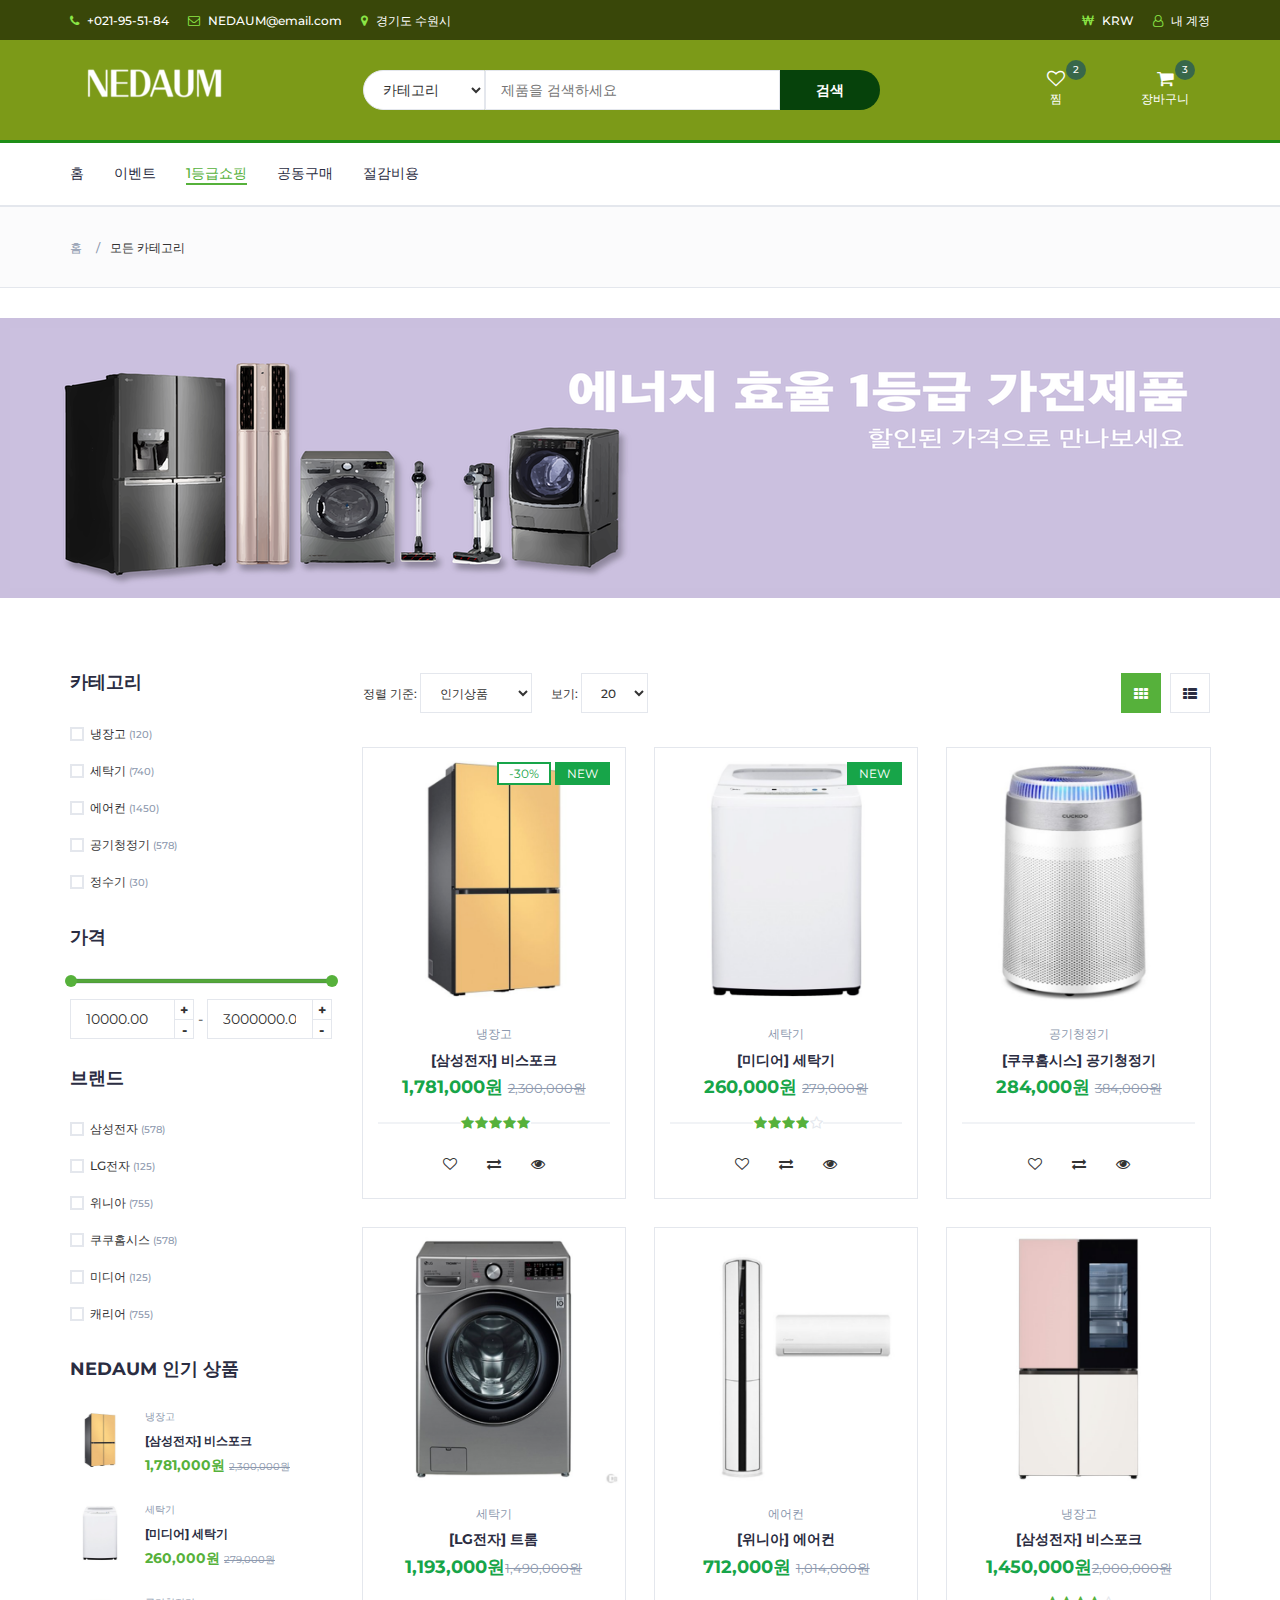
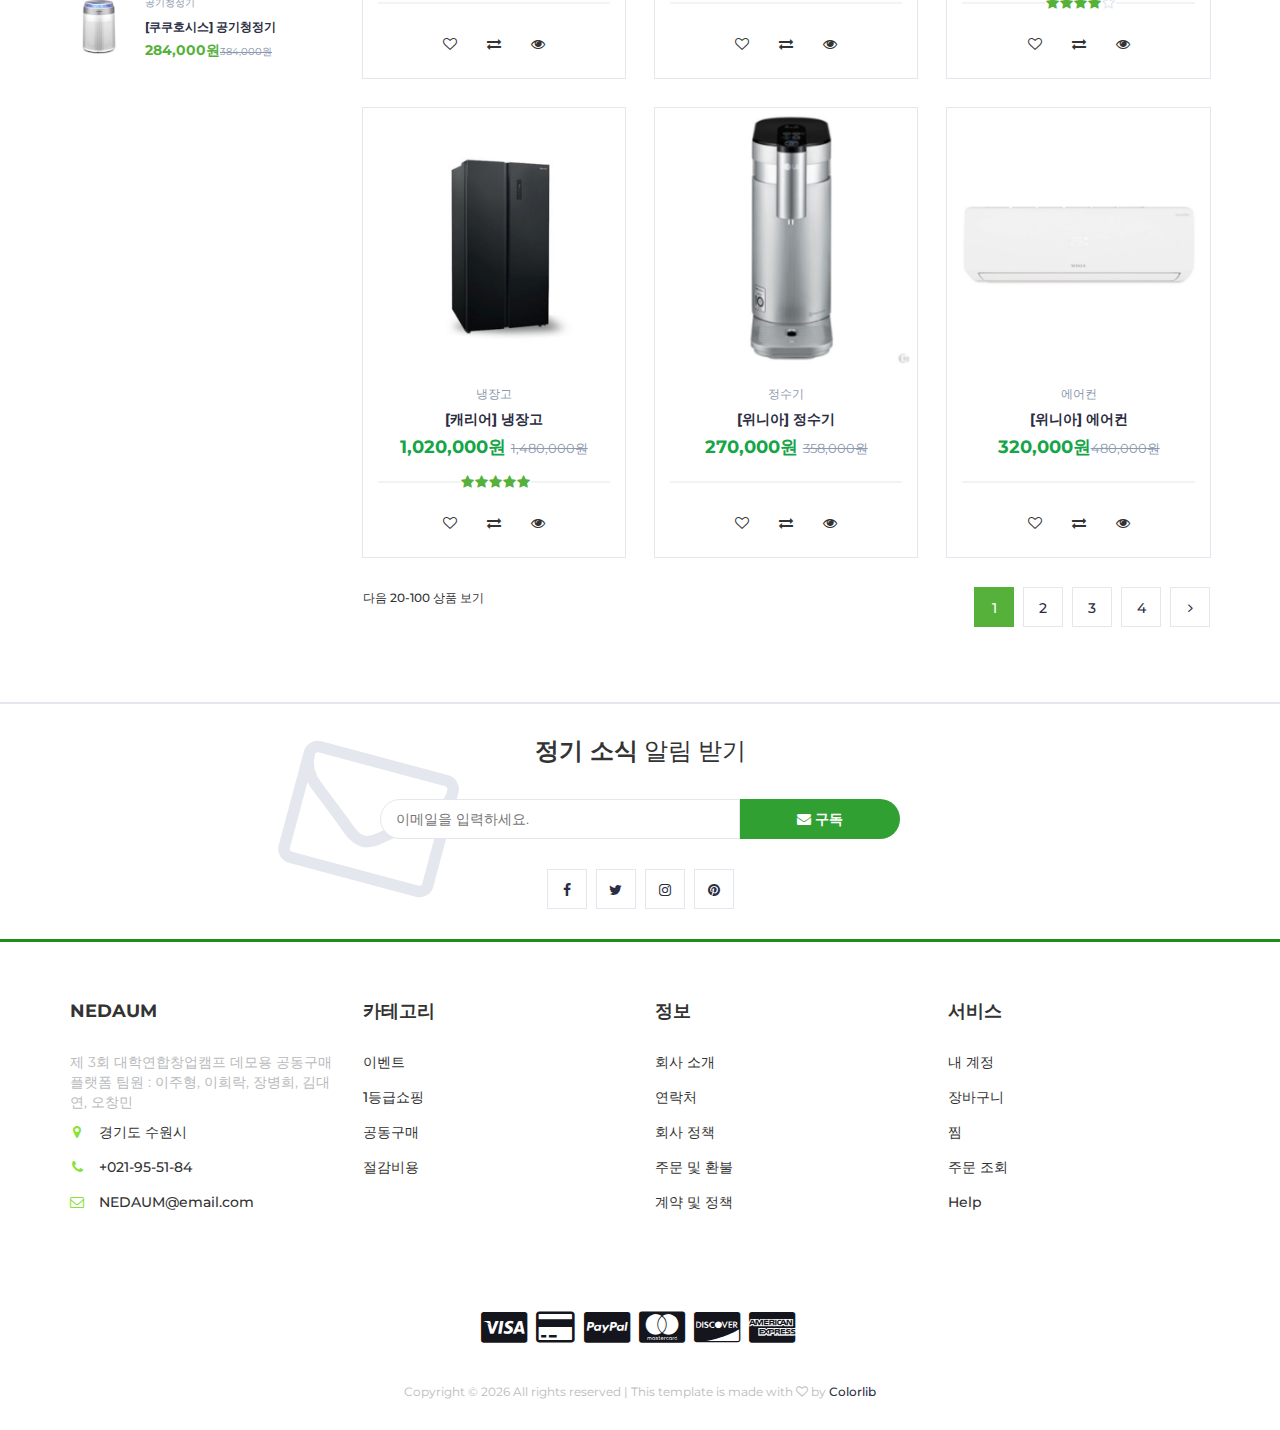
==== commit 472f7e03: "탭바 상태 변경" ====
--- a/list.html
+++ b/list.html
@@ -1,869 +1,1091 @@
 <!DOCTYPE html>
 <html lang="en">
-	<head>
-		<meta charset="utf-8">
-		<meta http-equiv="X-UA-Compatible" content="IE=edge">
-		<!--<meta name="viewport" content="width=device-width, initial-scale=1">-->
-		 <!-- The above 3 meta tags *must* come first in the head; any other head content must come *after* these tags -->
-
-		<title>1등급 가전제품 공동구매 플랫폼</title>
-
- 		<!-- Google font -->
- 		<link href="https://fonts.googleapis.com/css?family=Montserrat:400,500,700" rel="stylesheet">
-
- 		<!-- Bootstrap -->
- 		<link type="text/css" rel="stylesheet" href="css/bootstrap.min.css"/>
-
- 		<!-- Slick -->
- 		<link type="text/css" rel="stylesheet" href="css/slick.css"/>
- 		<link type="text/css" rel="stylesheet" href="css/slick-theme.css"/>
-
- 		<!-- nouislider -->
- 		<link type="text/css" rel="stylesheet" href="css/nouislider.min.css"/>
-
- 		<!-- Font Awesome Icon -->
- 		<link rel="stylesheet" href="css/font-awesome.min.css">
-
- 		<!-- Custom stlylesheet -->
- 		<link type="text/css" rel="stylesheet" href="css/style.css"/>
-
-		<!-- HTML5 shim and Respond.js for IE8 support of HTML5 elements and media queries -->
-		<!-- WARNING: Respond.js doesn't work if you view the page via file:// -->
-		<!--[if lt IE 9]>
-		  <script src="https://oss.maxcdn.com/html5shiv/3.7.3/html5shiv.min.js"></script>
-		  <script src="https://oss.maxcdn.com/respond/1.4.2/respond.min.js"></script>
-		<![endif]-->
-
-    </head>
-	<body>
-		<!-- HEADER -->
-		<header>
-			<!-- TOP HEADER -->
-			<div id="top-header">
-				<div class="container">
-					<ul class="header-links pull-left">
-						<li><a href="Error.html"><i class="fa fa-phone"></i> +021-95-51-84</a></li>
-						<li><a href="Error.html"><i class="fa fa-envelope-o"></i> NEDAUM@email.com</a></li>
-						<li><a href="Error.html"><i class="fa fa-map-marker"></i> 경기도 수원시</a></li>
-					</ul>
-					<ul class="header-links pull-right">
-						<li><a href="Error.html"><i class="fa fa-krw"></i> KRW</a></li>
-						<li><a href="Error.html"><i class="fa fa-user-o"></i> 내 계정</a></li>
-					</ul>
-				</div>
-			</div>
-			<!-- /TOP HEADER -->
-
-			<!-- MAIN HEADER -->
-			<div id="header">
-				<!-- container -->
-				<div class="container">
-					<!-- row -->
-					<div class="row">
-						<!-- LOGO -->
-						<div class="col-md-3">
-							<div class="header-logo">
-								<a href="index.html" class="logo">
-									<img src="./img/logo.png" alt="">
-								</a>
-							</div>
-						</div>
-						<!-- /LOGO -->
-
-						<!-- SEARCH BAR -->
-						<div class="col-md-6">
-							<div class="header-search">
-								<form action="list.html">
-									<select class="input-select">
-										<option value="0">카테고리</option>
-										<option value="1">냉장고</option>
-										<option value="2">김치냉장고</option>
-										<option value="3">에어컨</option>
-										<option value="4">공기청정기</option>
-										<option value="5">오븐</option>
-									</select>
-									<input class="input" placeholder="제품을 검색하세요">
-									<button class="search-btn" >검색</button>
-								</form>
-							</div>
-						</div>
-						<!-- /SEARCH BAR -->
-
-						<!-- ACCOUNT -->
-						<div class="col-md-3 clearfix">
-							<div class="header-ctn">
-								<!-- Wishlist -->
-								<div>
-									<a href="Error.html">
-										<i class="fa fa-heart-o"></i>
-										<span>찜</span>
-										<div class="qty">2</div>
-									</a>
-								</div>
-								<!-- /Wishlist -->
-
-								<!-- Cart -->
-								<div class="dropdown">
-									<a class="dropdown-toggle" data-toggle="dropdown" aria-expanded="true">
-										<i class="fa fa-shopping-cart"></i>
-										<span>장바구니</span>
-										<div class="qty">3</div>
-									</a>
-									<div class="cart-dropdown">
-										<div class="cart-list">
-											<div class="product-widget">
-												<div class="product-img">
-													<img src="./img/product01.png" alt="">
-												</div>
-												<div class="product-body">
-													<h3 class="product-name"><a href="Error.html">[삼성전자] 비스포크</a></h3>
-													<h4 class="product-price"><span class="qty">1x</span>1,781,000원</h4>
-												</div>
-												<button class="delete"><i class="fa fa-close"></i></button>
-											</div>
-
-											<div class="product-widget">
-												<div class="product-img">
-													<img src="./img/product02.png" alt="">
-												</div>
-												<div class="product-body">
-													<h3 class="product-name"><a href="Error.html">[미디어] 세탁기</a></h3>
-													<h4 class="product-price"><span class="qty">2x</span>520,000원</h4>
-												</div>
-												<button class="delete"><i class="fa fa-close"></i></button>
-											</div>
-										</div>
-										<div class="cart-summary">
-											<small>3 아이템 선택</small>
-											<h5>총합: 2,301,000원</h5>
-										</div>
-										<div class="cart-btns">
-											<a href="Error.html">장바구니 보기</a>
-											<a href="checkout.html">구매하기<i class="fa fa-arrow-circle-right"></i></a>
-										</div>
-									</div>
-								</div>
-								<!-- /Cart -->
-
-								<!-- Menu Toogle -->
-								<div class="menu-toggle">
-									<a href="Error.html">
-										<i class="fa fa-bars"></i>
-										<span>메뉴</span>
-									</a>
-								</div>
-								<!-- /Menu Toogle -->
-							</div>
-						</div>
-						<!-- /ACCOUNT -->
-					</div>
-					<!-- row -->
-				</div>
-				<!-- container -->
-			</div>
-			<!-- /MAIN HEADER -->
-		</header>
-		<!-- /HEADER -->
-
-		<!-- NAVIGATION -->
-		<nav id="navigation">
-			<!-- container -->
-			<div class="container">
-				<!-- responsive-nav -->
-				<div id="responsive-nav">
-					<!-- NAV -->
-					<ul class="main-nav nav navbar-nav">
-						<li class="active"><a href="index.html">홈</a></li>
-						<li><a href="event.html">이벤트</a></li>
-						<li><a href="list.html">1등급쇼핑</a></li>
-						<li><a href="purchase.html">공동구매</a></li>
-						<li><a href="save.html">절감비용</a></li>
-					</ul>
-					<!-- /NAV -->
-				</div>
-				<!-- /responsive-nav -->
-			</div>
-			<!-- /container -->
-		</nav>
-		<!-- /NAVIGATION -->
-
-		<!-- BREADCRUMB -->
-		<div id="breadcrumb" class="section">
-			<!-- container -->
-			<div class="container">
-				<!-- row -->
-				<div class="row">
-					<div class="col-md-12">
-						<ul class="breadcrumb-tree">
-							<li><a href="index.html">홈</a></li>
-							<li class="active">모든 카테고리</li>
-						</ul>
-					</div>
-				</div>
-				<!-- /row -->
-			</div>
-			<!-- /container -->
-		</div>
-		<!-- /BREADCRUMB -->
-
-				<!-- HOT DEAL SECTION -->
-				<div id="banner4" class="section" href="purchase.html">
-					<!-- container -->
-					<div class="container">
-						<!-- row -->
-						<div class="row">
-							<div class="col-md-12">
-								<div class="banner4">
-									<br/>
-									<br/>
-									<br/>
-									<br/>
-									<br/>
-									<br/>
-									<br/>
-									<br/>
-								</div>
-							</div>
-						</div>
-						<!-- /row -->
-					</div>
-					<!-- /container -->
-				</div>
-
-		<!-- SECTION -->
-		<div class="section">
-			<!-- container -->
-			<div class="container">
-				<!-- row -->
-				<div class="row">
-					<!-- ASIDE -->
-					<div id="aside" class="col-md-3">
-						<!-- aside Widget -->
-						<div class="aside">
-							<h3 class="aside-title">카테고리</h3>
-							<div class="checkbox-filter">
-
-								<div class="input-checkbox">
-									<input type="checkbox" id="category-1">
-									<label for="category-1">
-										<span></span>
-										냉장고
-										<small>(120)</small>
-									</label>
-								</div>
-
-								<div class="input-checkbox">
-									<input type="checkbox" id="category-2">
-									<label for="category-2">
-										<span></span>
-										세탁기
-										<small>(740)</small>
-									</label>
-								</div>
-
-								<div class="input-checkbox">
-									<input type="checkbox" id="category-3">
-									<label for="category-3">
-										<span></span>
-										에어컨
-										<small>(1450)</small>
-									</label>
-								</div>
-
-								<div class="input-checkbox">
-									<input type="checkbox" id="category-4">
-									<label for="category-4">
-										<span></span>
-										공기청정기
-										<small>(578)</small>
-									</label>
-								</div>
-
-								<div class="input-checkbox">
-									<input type="checkbox" id="category-4">
-									<label for="category-4">
-										<span></span>
-										정수기
-										<small>(30)</small>
-									</label>
-								</div>
-
-							</div>
-						</div>
-						<!-- /aside Widget -->
-
-						<!-- aside Widget -->
-						<div class="aside">
-							<h3 class="aside-title">가격</h3>
-							<div class="price-filter">
-								<div id="price-slider"></div>
-								<div class="input-number price-min">
-									<input id="price-min" type="number">
-									<span class="qty-up">+</span>
-									<span class="qty-down">-</span>
-								</div>
-								<span>-</span>
-								<div class="input-number price-max">
-									<input id="price-max" type="number">
-									<span class="qty-up">+</span>
-									<span class="qty-down">-</span>
-								</div>
-							</div>
-						</div>
-						<!-- /aside Widget -->
-
-						<!-- aside Widget -->
-						<div class="aside">
-							<h3 class="aside-title">브랜드</h3>
-							<div class="checkbox-filter">
-								<div class="input-checkbox">
-									<input type="checkbox" id="brand-1">
-									<label for="brand-1">
-										<span></span>
-										삼성전자
-										<small>(578)</small>
-									</label>
-								</div>
-								<div class="input-checkbox">
-									<input type="checkbox" id="brand-2">
-									<label for="brand-2">
-										<span></span>
-										LG전자
-										<small>(125)</small>
-									</label>
-								</div>
-								<div class="input-checkbox">
-									<input type="checkbox" id="brand-3">
-									<label for="brand-3">
-										<span></span>
-										위니아
-										<small>(755)</small>
-									</label>
-								</div>
-								<div class="input-checkbox">
-									<input type="checkbox" id="brand-4">
-									<label for="brand-4">
-										<span></span>
-										쿠쿠홈시스
-										<small>(578)</small>
-									</label>
-								</div>
-								<div class="input-checkbox">
-									<input type="checkbox" id="brand-5">
-									<label for="brand-5">
-										<span></span>
-										미디어
-										<small>(125)</small>
-									</label>
-								</div>
-								<div class="input-checkbox">
-									<input type="checkbox" id="brand-6">
-									<label for="brand-6">
-										<span></span>
-										캐리어
-										<small>(755)</small>
-									</label>
-								</div>
-							</div>
-						</div>
-						<!-- /aside Widget -->
-
-						<!-- aside Widget -->
-						<div class="aside">
-							<h3 class="aside-title">NEDAUM 인기 상품</h3>
-							<div class="product-widget">
-								<div class="product-img">
-									<img src="./img/product01.png" alt="">
-								</div>
-								<div class="product-body">
-									<p class="product-category">냉장고</p>
-									<h3 class="product-name"><a href="product.html">[삼성전자] 비스포크</a></h3>
-									<h4 class="product-price">1,781,000원 <del class="product-old-price">2,300,000원</del></h4>
-								</div>
-							</div>
-
-							<div class="product-widget">
-								<div class="product-img">
-									<img src="./img/product02.png" alt="">
-								</div>
-								<div class="product-body">
-									<p class="product-category">세탁기</p>
-									<h3 class="product-name"><a href="product.html">[미디어] 세탁기</a></h3>
-									<h4 class="product-price">260,000원 <del class="product-old-price">279,000원</del></h4>
-								</div>
-							</div>
-
-							<div class="product-widget">
-								<div class="product-img">
-									<img src="./img/product03.png" alt="">
-								</div>
-								<div class="product-body">
-									<p class="product-category">공기청정기</p>
-									<h3 class="product-name"><a href="product.html">[쿠쿠호시스] 공기청정기</a></h3>
-									<h4 class="product-price">284,000원<del class="product-old-price">384,000원</del></h4>
-								</div>
-							</div>
-						</div>
-						<!-- /aside Widget -->
-					</div>
-					<!-- /ASIDE -->
-
-					<!-- STORE -->
-					<div id="store" class="col-md-9">
-						<!-- store top filter -->
-						<div class="store-filter clearfix">
-							<div class="store-sort">
-								<label>
-									정렬 기준:
-									<select class="input-select">
-										<option value="0">인기상품</option>
-										<option value="1">구매많은순</option>
-										<option value="2">리뷰많은순</option>
-										<option value="3">낮은가격순</option>
-										<option value="4">높은가격순</option>
-									</select>
-								</label>
-
-								<label>
-									보기:
-									<select class="input-select">
-										<option value="0">20</option>
-										<option value="1">50</option>
-									</select>
-								</label>
-							</div>
-							<ul class="store-grid">
-								<li class="active"><i class="fa fa-th"></i></li>
-								<li><a href="product.html"><i class="fa fa-th-list"></i></a></li>
-							</ul>
-						</div>
-						<!-- /store top filter -->
-
-						<!-- store products -->
-						<div class="row">
-							<!-- product -->
-							<div class="col-md-4 col-xs-6">
-								<div class="product">
-									<div class="product-img">
-										<img src="./img/product01.png" alt="">
-										<div class="product-label">
-											<span class="sale">-30%</span>
-											<span class="new">NEW</span>
-										</div>
-									</div>
-									<div class="product-body">
-										<p class="product-category">냉장고</p>
-										<h3 class="product-name"><a href="product.html">[삼성전자] 비스포크</a></h3>
-										<h4 class="product-price">1,781,000원 <del class="product-old-price">2,300,000원</del></h4>
-										<div class="product-rating">
-											<i class="fa fa-star"></i>
-											<i class="fa fa-star"></i>
-											<i class="fa fa-star"></i>
-											<i class="fa fa-star"></i>
-											<i class="fa fa-star"></i>
-										</div>
-										<div class="product-btns">
-											<button class="add-to-wishlist"><i class="fa fa-heart-o"></i><span class="tooltipp">찜하기</span></button>
-											<button class="add-to-compare"><i class="fa fa-exchange"></i><span class="tooltipp">상품비교</span></button>
-											<button class="quick-view"><i class="fa fa-eye"></i><span class="tooltipp">즐겨찾기</span></button>
-										</div>
-									</div>
-									<div class="add-to-cart">
-										<button class="add-to-cart-btn"><i class="fa fa-shopping-cart"></i> 장바구니 담기</button>
-									</div>
-								</div>
-							</div>
-							<!-- /product -->
-
-							<!-- product -->
-							<div class="col-md-4 col-xs-6">
-								<div class="product">
-									<div class="product-img">
-										<img src="./img/product02.png" alt="">
-										<div class="product-label">
-											<span class="new">NEW</span>
-										</div>
-									</div>
-									<div class="product-body">
-										<p class="product-category">세탁기</p>
-										<h3 class="product-name"><a href="product.html">[미디어] 세탁기</a></h3>
-										<h4 class="product-price">260,000원 <del class="product-old-price">279,000원</del></h4>
-										<div class="product-rating">
-											<i class="fa fa-star"></i>
-											<i class="fa fa-star"></i>
-											<i class="fa fa-star"></i>
-											<i class="fa fa-star"></i>
-											<i class="fa fa-star-o"></i>
-										</div>
-										<div class="product-btns">
-											<button class="add-to-wishlist"><i class="fa fa-heart-o"></i><span class="tooltipp">찜하기</span></button>
-											<button class="add-to-compare"><i class="fa fa-exchange"></i><span class="tooltipp">상품비교</span></button>
-											<button class="quick-view"><i class="fa fa-eye"></i><span class="tooltipp">즐겨찾기</span></button>
-										</div>
-									</div>
-									<div class="add-to-cart">
-										<button class="add-to-cart-btn"><i class="fa fa-shopping-cart"></i> 장바구니 담기</button>
-									</div>
-								</div>
-							</div>
-							<!-- /product -->
-
-							<div class="clearfix visible-sm visible-xs"></div>
-
-							<!-- product -->
-							<div class="col-md-4 col-xs-6">
-								<div class="product">
-									<div class="product-img">
-										<img src="./img/product03.png" alt="">
-									</div>
-									<div class="product-body">
-										<p class="product-category">공기청정기</p>
-										<h3 class="product-name"><a href="product.html">[쿠쿠홈시스] 공기청정기</a></h3>
-										<h4 class="product-price">284,000원 <del class="product-old-price">384,000원</del></h4>
-										<div class="product-rating">
-										</div>
-										<div class="product-btns">
-											<button class="add-to-wishlist"><i class="fa fa-heart-o"></i><span class="tooltipp">찜하기</span></button>
-											<button class="add-to-compare"><i class="fa fa-exchange"></i><span class="tooltipp">상품비교</span></button>
-											<button class="quick-view"><i class="fa fa-eye"></i><span class="tooltipp">즐겨찾기</span></button>
-										</div>
-									</div>
-									<div class="add-to-cart">
-										<button class="add-to-cart-btn"><i class="fa fa-shopping-cart"></i> 장바구니 담기</button>
-									</div>
-								</div>
-							</div>
-							<!-- /product -->
-
-							<div class="clearfix visible-lg visible-md"></div>
-
-							<!-- product -->
-							<div class="col-md-4 col-xs-6">
-								<div class="product">
-									<div class="product-img">
-										<img src="./img/product04.png" alt="">
-									</div>
-									<div class="product-body">
-										<p class="product-category">세탁기</p>
-										<h3 class="product-name"><a href="product.html">[LG전자] 트롬</a></h3>
-										<h4 class="product-price">1,193,000원<del class="product-old-price">1,490,000원</del></h4>
-										<div class="product-rating">
-										</div>
-										<div class="product-btns">
-											<button class="add-to-wishlist"><i class="fa fa-heart-o"></i><span class="tooltipp">찜하기</span></button>
-											<button class="add-to-compare"><i class="fa fa-exchange"></i><span class="tooltipp">상품비교</span></button>
-											<button class="quick-view"><i class="fa fa-eye"></i><span class="tooltipp">즐겨찾기</span></button>
-										</div>
-									</div>
-									<div class="add-to-cart">
-										<button class="add-to-cart-btn"><i class="fa fa-shopping-cart"></i> 장바구니 담기</button>
-									</div>
-								</div>
-							</div>
-							<!-- /product -->
-
-							<div class="clearfix visible-sm visible-xs"></div>
-
-							<!-- product -->
-							<div class="col-md-4 col-xs-6">
-								<div class="product">
-									<div class="product-img">
-										<img src="./img/product05.png" alt="">
-									</div>
-									<div class="product-body">
-										<p class="product-category">에어컨</p>
-										<h3 class="product-name"><a href="product.html">[위니아] 에어컨</a></h3>
-										<h4 class="product-price">712,000원 <del class="product-old-price">1,014,000원</del></h4>
-										<div class="product-rating">
-										</div>
-										<div class="product-btns">
-											<button class="add-to-wishlist"><i class="fa fa-heart-o"></i><span class="tooltipp">찜하기</span></button>
-											<button class="add-to-compare"><i class="fa fa-exchange"></i><span class="tooltipp">상품비교</span></button>
-											<button class="quick-view"><i class="fa fa-eye"></i><span class="tooltipp">즐겨찾기</span></button>
-										</div>
-									</div>
-									<div class="add-to-cart">
-										<button class="add-to-cart-btn"><i class="fa fa-shopping-cart"></i> 장바구니 담기</button>
-									</div>
-								</div>
-							</div>
-							<!-- /product -->
-
-							<!-- product -->
-							<div class="col-md-4 col-xs-6">
-								<div class="product">
-									<div class="product-img">
-										<img src="./img/product06.png" alt="">
-									</div>
-									<div class="product-body">
-										<p class="product-category">냉장고</p>
-										<h3 class="product-name"><a href="product.html">[삼성전자] 비스포크</a></h3>
-										<h4 class="product-price">1,450,000원<del class="product-old-price">2,000,000원</del></h4>
-										<div class="product-rating">
-											<i class="fa fa-star"></i>
-											<i class="fa fa-star"></i>
-											<i class="fa fa-star"></i>
-											<i class="fa fa-star"></i>
-											<i class="fa fa-star-o"></i>
-										</div>
-										<div class="product-btns">
-											<button class="add-to-wishlist"><i class="fa fa-heart-o"></i><span class="tooltipp">찜하기</span></button>
-											<button class="add-to-compare"><i class="fa fa-exchange"></i><span class="tooltipp">상품비교</span></button>
-											<button class="quick-view"><i class="fa fa-eye"></i><span class="tooltipp">즐겨찾기</span></button>
-										</div>
-									</div>
-									<div class="add-to-cart">
-										<button class="add-to-cart-btn"><i class="fa fa-shopping-cart"></i> 장바구니 담기</button>
-									</div>
-								</div>
-							</div>
-							<!-- /product -->
-
-							<div class="clearfix visible-lg visible-md visible-sm visible-xs"></div>
-
-							<!-- product -->
-							<div class="col-md-4 col-xs-6">
-								<div class="product">
-									<div class="product-img">
-										<img src="./img/product07.png" alt="">
-									</div>
-									<div class="product-body">
-										<p class="product-category">냉장고</p>
-										<h3 class="product-name"><a href="product.html">[캐리어] 냉장고</a></h3>
-										<h4 class="product-price">1,020,000원 <del class="product-old-price">1,480,000원</del></h4>
-										<div class="product-rating">
-											<i class="fa fa-star"></i>
-											<i class="fa fa-star"></i>
-											<i class="fa fa-star"></i>
-											<i class="fa fa-star"></i>
-											<i class="fa fa-star"></i>
-										</div>
-										<div class="product-btns">
-											<button class="add-to-wishlist"><i class="fa fa-heart-o"></i><span class="tooltipp">찜하기</span></button>
-											<button class="add-to-compare"><i class="fa fa-exchange"></i><span class="tooltipp">상품비교</span></button>
-											<button class="quick-view"><i class="fa fa-eye"></i><span class="tooltipp">즐겨찾기</span></button>
-										</div>
-									</div>
-									<div class="add-to-cart">
-										<button class="add-to-cart-btn"><i class="fa fa-shopping-cart"></i> 장바구니 담기</button>
-									</div>
-								</div>
-							</div>
-							<!-- /product -->
-
-							<!-- product -->
-							<div class="col-md-4 col-xs-6">
-								<div class="product">
-									<div class="product-img">
-										<img src="./img/product08.png" alt="">
-									</div>
-									<div class="product-body">
-										<p class="product-category">정수기</p>
-										<h3 class="product-name"><a href="product.html">[위니아] 정수기</a></h3>
-										<h4 class="product-price">270,000원 <del class="product-old-price">358,000원</del></h4>
-										<div class="product-rating">
-										</div>
-										<div class="product-btns">
-											<button class="add-to-wishlist"><i class="fa fa-heart-o"></i><span class="tooltipp">찜하기</span></button>
-											<button class="add-to-compare"><i class="fa fa-exchange"></i><span class="tooltipp">상품비교</span></button>
-											<button class="quick-view"><i class="fa fa-eye"></i><span class="tooltipp">즐겨찾기</span></button>
-										</div>
-									</div>
-									<div class="add-to-cart">
-										<button class="add-to-cart-btn"><i class="fa fa-shopping-cart"></i> 장바구니 담기</button>
-									</div>
-								</div>
-							</div>
-							<!-- /product -->
-
-							<div class="clearfix visible-sm visible-xs"></div>
-
-							<!-- product -->
-							<div class="col-md-4 col-xs-6">
-								<div class="product">
-									<div class="product-img">
-										<img src="./img/product09.png" alt="">
-									</div>
-									<div class="product-body">
-										<p class="product-category">에어컨</p>
-										<h3 class="product-name"><a href="product.html">[위니아] 에어컨</a></h3>
-										<h4 class="product-price">320,000원<del class="product-old-price">480,000원</del></h4>
-										<div class="product-rating">
-										</div>
-										<div class="product-btns">
-											<button class="add-to-wishlist"><i class="fa fa-heart-o"></i><span class="tooltipp">찜하기</span></button>
-											<button class="add-to-compare"><i class="fa fa-exchange"></i><span class="tooltipp">상품비교</span></button>
-											<button class="quick-view"><i class="fa fa-eye"></i><span class="tooltipp">즐겨찾기</span></button>
-										</div>
-									</div>
-									<div class="add-to-cart">
-										<button class="add-to-cart-btn"><i class="fa fa-shopping-cart"></i> 장바구니 담기</button>
-									</div>
-								</div>
-							</div>
-							<!-- /product -->
-						</div>
-						<!-- /store products -->
-
-						<!-- store bottom filter -->
-						<div class="store-filter clearfix">
-							<span class="store-qty">다음 20-100 상품 보기</span>
-							<ul class="store-pagination">
-								<li class="active">1</li>
-								<li><a href="#">2</a></li>
-								<li><a href="#">3</a></li>
-								<li><a href="#">4</a></li>
-								<li><a href="#"><i class="fa fa-angle-right"></i></a></li>
-							</ul>
-						</div>
-						<!-- /store bottom filter -->
-					</div>
-					<!-- /STORE -->
-				</div>
-				<!-- /row -->
-			</div>
-			<!-- /container -->
-		</div>
-		<!-- /SECTION -->
-
-		<!-- NEWSLETTER -->
-		<div id="newsletter" class="section">
-			<!-- container -->
-			<div class="container">
-				<!-- row -->
-				<div class="row">
-					<div class="col-md-12">
-						<div class="newsletter">
-							<p><strong>정기 소식</strong> 알림 받기</p>
-							<form action="https://mail.google.com/">
-								<input class="input" type="email" placeholder="이메일을 입력하세요.">
-								<button class="newsletter-btn"><i class="fa fa-envelope"></i> 구독</button>
-							</form>
-							<ul class="newsletter-follow">
-								<li>
-									<a href="Error.html"><i class="fa fa-facebook"></i></a>
-								</li>
-								<li>
-									<a href="Error.html"><i class="fa fa-twitter"></i></a>
-								</li>
-								<li>
-									<a href="Error.html"><i class="fa fa-instagram"></i></a>
-								</li>
-								<li>
-									<a href="Error.html"><i class="fa fa-pinterest"></i></a>
-								</li>
-							</ul>
-						</div>
-					</div>
-				</div>
-				<!-- /row -->
-			</div>
-			<!-- /container -->
-		</div>
-		<!-- /NEWSLETTER -->
-
-<!-- FOOTER -->
-<footer id="footer">
-	<!-- top footer -->
-	<div class="section">
-		<!-- container -->
-		<div class="container">
-			<!-- row -->
-			<div class="row">
-				<div class="col-md-3 col-xs-6">
-					<div class="footer">
-						<h3 class="footer-title">NEDAUM</h3>
-						<p>제 3회 대학연합창업캠프 데모용 공동구매 플랫폼 팀원 : 이주형, 이희락, 장병희, 김대연, 오창민</p>
-						<ul class="footer-links">
-							<li><a href="Error.html"><i class="fa fa-map-marker"></i>경기도 수원시</a></li>
-							<li><a Error.html><i class="fa fa-phone"></i>+021-95-51-84</a></li>
-							<li><a href="Error.html"><i class="fa fa-envelope-o"></i>NEDAUM@email.com</a></li>
-						</ul>
-					</div>
-				</div>
-
-				<div class="col-md-3 col-xs-6">
-					<div class="footer">
-						<h3 class="footer-title">카테고리</h3>
-						<ul class="footer-links">
-							<li><a href="event.html">이벤트</a></li>
-							<li><a href="list.html">1등급쇼핑</a></li>
-							<li><a href="purchase.html">공동구매</a></li>
-							<li><a href="product.html">절감비용</a></li>
-						</ul>
-					</div>
-				</div>
-
-				<div class="clearfix visible-xs"></div>
-
-				<div class="col-md-3 col-xs-6">
-					<div class="footer">
-						<h3 class="footer-title">정보</h3>
-						<ul class="footer-links">
-							<li><a href="Error.html">회사 소개</a></li>
-							<li><a href="Error.html">연락처</a></li>
-							<li><a href="Error.html">회사 정책</a></li>
-							<li><a href="Error.html">주문 및 환불</a></li>
-							<li><a href="Error.html">계약 및 정책</a></li>
-						</ul>
-					</div>
-				</div>
-
-				<div class="col-md-3 col-xs-6">
-					<div class="footer">
-						<h3 class="footer-title">서비스</h3>
-						<ul class="footer-links">
-							<li><a href="Error.html">내 계정</a></li>
-							<li><a href="Error.html">장바구니</a></li>
-							<li><a href="Error.html">찜</a></li>
-							<li><a href="Error.html">주문 조회</a></li>
-							<li><a href="Error.html">Help</a></li>
-						</ul>
-					</div>
-				</div>
-			</div>
-			<!-- /row -->
-		</div>
-		<!-- /container -->
-	</div>
-	<!-- /top footer -->
-
-	<!-- bottom footer -->
-	<div id="bottom-footer" class="section">
-		<div class="container">
-			<!-- row -->
-			<div class="row">
-				<div class="col-md-12 text-center">
-					<ul class="footer-payments">
-						<li><a href="Error.html"><i class="fa fa-cc-visa"></i></a></li>
-						<li><a href="Error.html"><i class="fa fa-credit-card"></i></a></li>
-						<li><a href="Error.html"><i class="fa fa-cc-paypal"></i></a></li>
-						<li><a href="Error.html"><i class="fa fa-cc-mastercard"></i></a></li>
-						<li><a href="Error.html"><i class="fa fa-cc-discover"></i></a></li>
-						<li><a href="Error.html"><i class="fa fa-cc-amex"></i></a></li>
-					</ul>
-					<span class="copyright">
-						<!-- Link back to Colorlib can't be removed. Template is licensed under CC BY 3.0. -->
-						Copyright &copy;<script>document.write(new Date().getFullYear());</script> All rights reserved | This template is made with <i class="fa fa-heart-o" aria-hidden="true"></i> by <a href="https://colorlib.com" target="_blank">Colorlib</a>
-					<!-- Link back to Colorlib can't be removed. Template is licensed under CC BY 3.0. -->
-					</span>
-				</div>
-			</div>
-				<!-- /row -->
-		</div>
-		<!-- /container -->
-	</div>
-	<!-- /bottom footer -->
-</footer>
-<!-- /FOOTER -->
-
-		<!-- jQuery Plugins -->
-		<script src="js/jquery.min.js"></script>
-		<script src="js/bootstrap.min.js"></script>
-		<script src="js/slick.min.js"></script>
-		<script src="js/nouislider.min.js"></script>
-		<script src="js/jquery.zoom.min.js"></script>
-		<script src="js/main.js"></script>
-
-	</body>
+  <head>
+    <meta charset="utf-8" />
+    <meta http-equiv="X-UA-Compatible" content="IE=edge" />
+    <!--<meta name="viewport" content="width=device-width, initial-scale=1">-->
+    <!-- The above 3 meta tags *must* come first in the head; any other head content must come *after* these tags -->
+
+    <title>1등급 가전제품 공동구매 플랫폼</title>
+
+    <!-- Google font -->
+    <link
+      href="https://fonts.googleapis.com/css?family=Montserrat:400,500,700"
+      rel="stylesheet"
+    />
+
+    <!-- Bootstrap -->
+    <link type="text/css" rel="stylesheet" href="css/bootstrap.min.css" />
+
+    <!-- Slick -->
+    <link type="text/css" rel="stylesheet" href="css/slick.css" />
+    <link type="text/css" rel="stylesheet" href="css/slick-theme.css" />
+
+    <!-- nouislider -->
+    <link type="text/css" rel="stylesheet" href="css/nouislider.min.css" />
+
+    <!-- Font Awesome Icon -->
+    <link rel="stylesheet" href="css/font-awesome.min.css" />
+
+    <!-- Custom stlylesheet -->
+    <link type="text/css" rel="stylesheet" href="css/style.css" />
+
+    <!-- HTML5 shim and Respond.js for IE8 support of HTML5 elements and media queries -->
+    <!-- WARNING: Respond.js doesn't work if you view the page via file:// -->
+    <!--[if lt IE 9]>
+      <script src="https://oss.maxcdn.com/html5shiv/3.7.3/html5shiv.min.js"></script>
+      <script src="https://oss.maxcdn.com/respond/1.4.2/respond.min.js"></script>
+    <![endif]-->
+  </head>
+  <body>
+    <!-- HEADER -->
+    <header>
+      <!-- TOP HEADER -->
+      <div id="top-header">
+        <div class="container">
+          <ul class="header-links pull-left">
+            <li>
+              <a href="Error.html"><i class="fa fa-phone"></i> +021-95-51-84</a>
+            </li>
+            <li>
+              <a href="Error.html"
+                ><i class="fa fa-envelope-o"></i> NEDAUM@email.com</a
+              >
+            </li>
+            <li>
+              <a href="Error.html"
+                ><i class="fa fa-map-marker"></i> 경기도 수원시</a
+              >
+            </li>
+          </ul>
+          <ul class="header-links pull-right">
+            <li>
+              <a href="Error.html"><i class="fa fa-krw"></i> KRW</a>
+            </li>
+            <li>
+              <a href="Error.html"><i class="fa fa-user-o"></i> 내 계정</a>
+            </li>
+          </ul>
+        </div>
+      </div>
+      <!-- /TOP HEADER -->
+
+      <!-- MAIN HEADER -->
+      <div id="header">
+        <!-- container -->
+        <div class="container">
+          <!-- row -->
+          <div class="row">
+            <!-- LOGO -->
+            <div class="col-md-3">
+              <div class="header-logo">
+                <a href="index.html" class="logo">
+                  <img src="./img/logo.png" alt="" />
+                </a>
+              </div>
+            </div>
+            <!-- /LOGO -->
+
+            <!-- SEARCH BAR -->
+            <div class="col-md-6">
+              <div class="header-search">
+                <form action="list.html">
+                  <select class="input-select">
+                    <option value="0">카테고리</option>
+                    <option value="1">냉장고</option>
+                    <option value="2">김치냉장고</option>
+                    <option value="3">에어컨</option>
+                    <option value="4">공기청정기</option>
+                    <option value="5">오븐</option>
+                  </select>
+                  <input class="input" placeholder="제품을 검색하세요" />
+                  <button class="search-btn">검색</button>
+                </form>
+              </div>
+            </div>
+            <!-- /SEARCH BAR -->
+
+            <!-- ACCOUNT -->
+            <div class="col-md-3 clearfix">
+              <div class="header-ctn">
+                <!-- Wishlist -->
+                <div>
+                  <a href="Error.html">
+                    <i class="fa fa-heart-o"></i>
+                    <span>찜</span>
+                    <div class="qty">2</div>
+                  </a>
+                </div>
+                <!-- /Wishlist -->
+
+                <!-- Cart -->
+                <div class="dropdown">
+                  <a
+                    class="dropdown-toggle"
+                    data-toggle="dropdown"
+                    aria-expanded="true"
+                  >
+                    <i class="fa fa-shopping-cart"></i>
+                    <span>장바구니</span>
+                    <div class="qty">3</div>
+                  </a>
+                  <div class="cart-dropdown">
+                    <div class="cart-list">
+                      <div class="product-widget">
+                        <div class="product-img">
+                          <img src="./img/product01.png" alt="" />
+                        </div>
+                        <div class="product-body">
+                          <h3 class="product-name">
+                            <a href="Error.html">[삼성전자] 비스포크</a>
+                          </h3>
+                          <h4 class="product-price">
+                            <span class="qty">1x</span>1,781,000원
+                          </h4>
+                        </div>
+                        <button class="delete">
+                          <i class="fa fa-close"></i>
+                        </button>
+                      </div>
+
+                      <div class="product-widget">
+                        <div class="product-img">
+                          <img src="./img/product02.png" alt="" />
+                        </div>
+                        <div class="product-body">
+                          <h3 class="product-name">
+                            <a href="Error.html">[미디어] 세탁기</a>
+                          </h3>
+                          <h4 class="product-price">
+                            <span class="qty">2x</span>520,000원
+                          </h4>
+                        </div>
+                        <button class="delete">
+                          <i class="fa fa-close"></i>
+                        </button>
+                      </div>
+                    </div>
+                    <div class="cart-summary">
+                      <small>3 아이템 선택</small>
+                      <h5>총합: 2,301,000원</h5>
+                    </div>
+                    <div class="cart-btns">
+                      <a href="Error.html">장바구니 보기</a>
+                      <a href="checkout.html"
+                        >구매하기<i class="fa fa-arrow-circle-right"></i
+                      ></a>
+                    </div>
+                  </div>
+                </div>
+                <!-- /Cart -->
+
+                <!-- Menu Toogle -->
+                <div class="menu-toggle">
+                  <a href="Error.html">
+                    <i class="fa fa-bars"></i>
+                    <span>메뉴</span>
+                  </a>
+                </div>
+                <!-- /Menu Toogle -->
+              </div>
+            </div>
+            <!-- /ACCOUNT -->
+          </div>
+          <!-- row -->
+        </div>
+        <!-- container -->
+      </div>
+      <!-- /MAIN HEADER -->
+    </header>
+    <!-- /HEADER -->
+
+    <!-- NAVIGATION -->
+    <nav id="navigation">
+      <!-- container -->
+      <div class="container">
+        <!-- responsive-nav -->
+        <div id="responsive-nav">
+          <!-- NAV -->
+          <ul class="main-nav nav navbar-nav">
+            <li><a href="index.html">홈</a></li>
+            <li><a href="event.html">이벤트</a></li>
+            <li class="active"><a href="list.html">1등급쇼핑</a></li>
+            <li><a href="purchase.html">공동구매</a></li>
+            <li><a href="save.html">절감비용</a></li>
+          </ul>
+          <!-- /NAV -->
+        </div>
+        <!-- /responsive-nav -->
+      </div>
+      <!-- /container -->
+    </nav>
+    <!-- /NAVIGATION -->
+
+    <!-- BREADCRUMB -->
+    <div id="breadcrumb" class="section">
+      <!-- container -->
+      <div class="container">
+        <!-- row -->
+        <div class="row">
+          <div class="col-md-12">
+            <ul class="breadcrumb-tree">
+              <li><a href="index.html">홈</a></li>
+              <li class="active">모든 카테고리</li>
+            </ul>
+          </div>
+        </div>
+        <!-- /row -->
+      </div>
+      <!-- /container -->
+    </div>
+    <!-- /BREADCRUMB -->
+
+    <!-- HOT DEAL SECTION -->
+    <div id="banner4" class="section" href="purchase.html">
+      <!-- container -->
+      <div class="container">
+        <!-- row -->
+        <div class="row">
+          <div class="col-md-12">
+            <div class="banner4">
+              <br />
+              <br />
+              <br />
+              <br />
+              <br />
+              <br />
+              <br />
+              <br />
+            </div>
+          </div>
+        </div>
+        <!-- /row -->
+      </div>
+      <!-- /container -->
+    </div>
+
+    <!-- SECTION -->
+    <div class="section">
+      <!-- container -->
+      <div class="container">
+        <!-- row -->
+        <div class="row">
+          <!-- ASIDE -->
+          <div id="aside" class="col-md-3">
+            <!-- aside Widget -->
+            <div class="aside">
+              <h3 class="aside-title">카테고리</h3>
+              <div class="checkbox-filter">
+                <div class="input-checkbox">
+                  <input type="checkbox" id="category-1" />
+                  <label for="category-1">
+                    <span></span>
+                    냉장고
+                    <small>(120)</small>
+                  </label>
+                </div>
+
+                <div class="input-checkbox">
+                  <input type="checkbox" id="category-2" />
+                  <label for="category-2">
+                    <span></span>
+                    세탁기
+                    <small>(740)</small>
+                  </label>
+                </div>
+
+                <div class="input-checkbox">
+                  <input type="checkbox" id="category-3" />
+                  <label for="category-3">
+                    <span></span>
+                    에어컨
+                    <small>(1450)</small>
+                  </label>
+                </div>
+
+                <div class="input-checkbox">
+                  <input type="checkbox" id="category-4" />
+                  <label for="category-4">
+                    <span></span>
+                    공기청정기
+                    <small>(578)</small>
+                  </label>
+                </div>
+
+                <div class="input-checkbox">
+                  <input type="checkbox" id="category-4" />
+                  <label for="category-4">
+                    <span></span>
+                    정수기
+                    <small>(30)</small>
+                  </label>
+                </div>
+              </div>
+            </div>
+            <!-- /aside Widget -->
+
+            <!-- aside Widget -->
+            <div class="aside">
+              <h3 class="aside-title">가격</h3>
+              <div class="price-filter">
+                <div id="price-slider"></div>
+                <div class="input-number price-min">
+                  <input id="price-min" type="number" />
+                  <span class="qty-up">+</span>
+                  <span class="qty-down">-</span>
+                </div>
+                <span>-</span>
+                <div class="input-number price-max">
+                  <input id="price-max" type="number" />
+                  <span class="qty-up">+</span>
+                  <span class="qty-down">-</span>
+                </div>
+              </div>
+            </div>
+            <!-- /aside Widget -->
+
+            <!-- aside Widget -->
+            <div class="aside">
+              <h3 class="aside-title">브랜드</h3>
+              <div class="checkbox-filter">
+                <div class="input-checkbox">
+                  <input type="checkbox" id="brand-1" />
+                  <label for="brand-1">
+                    <span></span>
+                    삼성전자
+                    <small>(578)</small>
+                  </label>
+                </div>
+                <div class="input-checkbox">
+                  <input type="checkbox" id="brand-2" />
+                  <label for="brand-2">
+                    <span></span>
+                    LG전자
+                    <small>(125)</small>
+                  </label>
+                </div>
+                <div class="input-checkbox">
+                  <input type="checkbox" id="brand-3" />
+                  <label for="brand-3">
+                    <span></span>
+                    위니아
+                    <small>(755)</small>
+                  </label>
+                </div>
+                <div class="input-checkbox">
+                  <input type="checkbox" id="brand-4" />
+                  <label for="brand-4">
+                    <span></span>
+                    쿠쿠홈시스
+                    <small>(578)</small>
+                  </label>
+                </div>
+                <div class="input-checkbox">
+                  <input type="checkbox" id="brand-5" />
+                  <label for="brand-5">
+                    <span></span>
+                    미디어
+                    <small>(125)</small>
+                  </label>
+                </div>
+                <div class="input-checkbox">
+                  <input type="checkbox" id="brand-6" />
+                  <label for="brand-6">
+                    <span></span>
+                    캐리어
+                    <small>(755)</small>
+                  </label>
+                </div>
+              </div>
+            </div>
+            <!-- /aside Widget -->
+
+            <!-- aside Widget -->
+            <div class="aside">
+              <h3 class="aside-title">NEDAUM 인기 상품</h3>
+              <div class="product-widget">
+                <div class="product-img">
+                  <img src="./img/product01.png" alt="" />
+                </div>
+                <div class="product-body">
+                  <p class="product-category">냉장고</p>
+                  <h3 class="product-name">
+                    <a href="product.html">[삼성전자] 비스포크</a>
+                  </h3>
+                  <h4 class="product-price">
+                    1,781,000원 <del class="product-old-price">2,300,000원</del>
+                  </h4>
+                </div>
+              </div>
+
+              <div class="product-widget">
+                <div class="product-img">
+                  <img src="./img/product02.png" alt="" />
+                </div>
+                <div class="product-body">
+                  <p class="product-category">세탁기</p>
+                  <h3 class="product-name">
+                    <a href="product.html">[미디어] 세탁기</a>
+                  </h3>
+                  <h4 class="product-price">
+                    260,000원 <del class="product-old-price">279,000원</del>
+                  </h4>
+                </div>
+              </div>
+
+              <div class="product-widget">
+                <div class="product-img">
+                  <img src="./img/product03.png" alt="" />
+                </div>
+                <div class="product-body">
+                  <p class="product-category">공기청정기</p>
+                  <h3 class="product-name">
+                    <a href="product.html">[쿠쿠호시스] 공기청정기</a>
+                  </h3>
+                  <h4 class="product-price">
+                    284,000원<del class="product-old-price">384,000원</del>
+                  </h4>
+                </div>
+              </div>
+            </div>
+            <!-- /aside Widget -->
+          </div>
+          <!-- /ASIDE -->
+
+          <!-- STORE -->
+          <div id="store" class="col-md-9">
+            <!-- store top filter -->
+            <div class="store-filter clearfix">
+              <div class="store-sort">
+                <label>
+                  정렬 기준:
+                  <select class="input-select">
+                    <option value="0">인기상품</option>
+                    <option value="1">구매많은순</option>
+                    <option value="2">리뷰많은순</option>
+                    <option value="3">낮은가격순</option>
+                    <option value="4">높은가격순</option>
+                  </select>
+                </label>
+
+                <label>
+                  보기:
+                  <select class="input-select">
+                    <option value="0">20</option>
+                    <option value="1">50</option>
+                  </select>
+                </label>
+              </div>
+              <ul class="store-grid">
+                <li class="active"><i class="fa fa-th"></i></li>
+                <li>
+                  <a href="product.html"><i class="fa fa-th-list"></i></a>
+                </li>
+              </ul>
+            </div>
+            <!-- /store top filter -->
+
+            <!-- store products -->
+            <div class="row">
+              <!-- product -->
+              <div class="col-md-4 col-xs-6">
+                <div class="product">
+                  <div class="product-img">
+                    <img src="./img/product01.png" alt="" />
+                    <div class="product-label">
+                      <span class="sale">-30%</span>
+                      <span class="new">NEW</span>
+                    </div>
+                  </div>
+                  <div class="product-body">
+                    <p class="product-category">냉장고</p>
+                    <h3 class="product-name">
+                      <a href="product.html">[삼성전자] 비스포크</a>
+                    </h3>
+                    <h4 class="product-price">
+                      1,781,000원
+                      <del class="product-old-price">2,300,000원</del>
+                    </h4>
+                    <div class="product-rating">
+                      <i class="fa fa-star"></i>
+                      <i class="fa fa-star"></i>
+                      <i class="fa fa-star"></i>
+                      <i class="fa fa-star"></i>
+                      <i class="fa fa-star"></i>
+                    </div>
+                    <div class="product-btns">
+                      <button class="add-to-wishlist">
+                        <i class="fa fa-heart-o"></i
+                        ><span class="tooltipp">찜하기</span>
+                      </button>
+                      <button class="add-to-compare">
+                        <i class="fa fa-exchange"></i
+                        ><span class="tooltipp">상품비교</span>
+                      </button>
+                      <button class="quick-view">
+                        <i class="fa fa-eye"></i
+                        ><span class="tooltipp">즐겨찾기</span>
+                      </button>
+                    </div>
+                  </div>
+                  <div class="add-to-cart">
+                    <button class="add-to-cart-btn">
+                      <i class="fa fa-shopping-cart"></i> 장바구니 담기
+                    </button>
+                  </div>
+                </div>
+              </div>
+              <!-- /product -->
+
+              <!-- product -->
+              <div class="col-md-4 col-xs-6">
+                <div class="product">
+                  <div class="product-img">
+                    <img src="./img/product02.png" alt="" />
+                    <div class="product-label">
+                      <span class="new">NEW</span>
+                    </div>
+                  </div>
+                  <div class="product-body">
+                    <p class="product-category">세탁기</p>
+                    <h3 class="product-name">
+                      <a href="product.html">[미디어] 세탁기</a>
+                    </h3>
+                    <h4 class="product-price">
+                      260,000원 <del class="product-old-price">279,000원</del>
+                    </h4>
+                    <div class="product-rating">
+                      <i class="fa fa-star"></i>
+                      <i class="fa fa-star"></i>
+                      <i class="fa fa-star"></i>
+                      <i class="fa fa-star"></i>
+                      <i class="fa fa-star-o"></i>
+                    </div>
+                    <div class="product-btns">
+                      <button class="add-to-wishlist">
+                        <i class="fa fa-heart-o"></i
+                        ><span class="tooltipp">찜하기</span>
+                      </button>
+                      <button class="add-to-compare">
+                        <i class="fa fa-exchange"></i
+                        ><span class="tooltipp">상품비교</span>
+                      </button>
+                      <button class="quick-view">
+                        <i class="fa fa-eye"></i
+                        ><span class="tooltipp">즐겨찾기</span>
+                      </button>
+                    </div>
+                  </div>
+                  <div class="add-to-cart">
+                    <button class="add-to-cart-btn">
+                      <i class="fa fa-shopping-cart"></i> 장바구니 담기
+                    </button>
+                  </div>
+                </div>
+              </div>
+              <!-- /product -->
+
+              <div class="clearfix visible-sm visible-xs"></div>
+
+              <!-- product -->
+              <div class="col-md-4 col-xs-6">
+                <div class="product">
+                  <div class="product-img">
+                    <img src="./img/product03.png" alt="" />
+                  </div>
+                  <div class="product-body">
+                    <p class="product-category">공기청정기</p>
+                    <h3 class="product-name">
+                      <a href="product.html">[쿠쿠홈시스] 공기청정기</a>
+                    </h3>
+                    <h4 class="product-price">
+                      284,000원 <del class="product-old-price">384,000원</del>
+                    </h4>
+                    <div class="product-rating"></div>
+                    <div class="product-btns">
+                      <button class="add-to-wishlist">
+                        <i class="fa fa-heart-o"></i
+                        ><span class="tooltipp">찜하기</span>
+                      </button>
+                      <button class="add-to-compare">
+                        <i class="fa fa-exchange"></i
+                        ><span class="tooltipp">상품비교</span>
+                      </button>
+                      <button class="quick-view">
+                        <i class="fa fa-eye"></i
+                        ><span class="tooltipp">즐겨찾기</span>
+                      </button>
+                    </div>
+                  </div>
+                  <div class="add-to-cart">
+                    <button class="add-to-cart-btn">
+                      <i class="fa fa-shopping-cart"></i> 장바구니 담기
+                    </button>
+                  </div>
+                </div>
+              </div>
+              <!-- /product -->
+
+              <div class="clearfix visible-lg visible-md"></div>
+
+              <!-- product -->
+              <div class="col-md-4 col-xs-6">
+                <div class="product">
+                  <div class="product-img">
+                    <img src="./img/product04.png" alt="" />
+                  </div>
+                  <div class="product-body">
+                    <p class="product-category">세탁기</p>
+                    <h3 class="product-name">
+                      <a href="product.html">[LG전자] 트롬</a>
+                    </h3>
+                    <h4 class="product-price">
+                      1,193,000원<del class="product-old-price"
+                        >1,490,000원</del
+                      >
+                    </h4>
+                    <div class="product-rating"></div>
+                    <div class="product-btns">
+                      <button class="add-to-wishlist">
+                        <i class="fa fa-heart-o"></i
+                        ><span class="tooltipp">찜하기</span>
+                      </button>
+                      <button class="add-to-compare">
+                        <i class="fa fa-exchange"></i
+                        ><span class="tooltipp">상품비교</span>
+                      </button>
+                      <button class="quick-view">
+                        <i class="fa fa-eye"></i
+                        ><span class="tooltipp">즐겨찾기</span>
+                      </button>
+                    </div>
+                  </div>
+                  <div class="add-to-cart">
+                    <button class="add-to-cart-btn">
+                      <i class="fa fa-shopping-cart"></i> 장바구니 담기
+                    </button>
+                  </div>
+                </div>
+              </div>
+              <!-- /product -->
+
+              <div class="clearfix visible-sm visible-xs"></div>
+
+              <!-- product -->
+              <div class="col-md-4 col-xs-6">
+                <div class="product">
+                  <div class="product-img">
+                    <img src="./img/product05.png" alt="" />
+                  </div>
+                  <div class="product-body">
+                    <p class="product-category">에어컨</p>
+                    <h3 class="product-name">
+                      <a href="product.html">[위니아] 에어컨</a>
+                    </h3>
+                    <h4 class="product-price">
+                      712,000원 <del class="product-old-price">1,014,000원</del>
+                    </h4>
+                    <div class="product-rating"></div>
+                    <div class="product-btns">
+                      <button class="add-to-wishlist">
+                        <i class="fa fa-heart-o"></i
+                        ><span class="tooltipp">찜하기</span>
+                      </button>
+                      <button class="add-to-compare">
+                        <i class="fa fa-exchange"></i
+                        ><span class="tooltipp">상품비교</span>
+                      </button>
+                      <button class="quick-view">
+                        <i class="fa fa-eye"></i
+                        ><span class="tooltipp">즐겨찾기</span>
+                      </button>
+                    </div>
+                  </div>
+                  <div class="add-to-cart">
+                    <button class="add-to-cart-btn">
+                      <i class="fa fa-shopping-cart"></i> 장바구니 담기
+                    </button>
+                  </div>
+                </div>
+              </div>
+              <!-- /product -->
+
+              <!-- product -->
+              <div class="col-md-4 col-xs-6">
+                <div class="product">
+                  <div class="product-img">
+                    <img src="./img/product06.png" alt="" />
+                  </div>
+                  <div class="product-body">
+                    <p class="product-category">냉장고</p>
+                    <h3 class="product-name">
+                      <a href="product.html">[삼성전자] 비스포크</a>
+                    </h3>
+                    <h4 class="product-price">
+                      1,450,000원<del class="product-old-price"
+                        >2,000,000원</del
+                      >
+                    </h4>
+                    <div class="product-rating">
+                      <i class="fa fa-star"></i>
+                      <i class="fa fa-star"></i>
+                      <i class="fa fa-star"></i>
+                      <i class="fa fa-star"></i>
+                      <i class="fa fa-star-o"></i>
+                    </div>
+                    <div class="product-btns">
+                      <button class="add-to-wishlist">
+                        <i class="fa fa-heart-o"></i
+                        ><span class="tooltipp">찜하기</span>
+                      </button>
+                      <button class="add-to-compare">
+                        <i class="fa fa-exchange"></i
+                        ><span class="tooltipp">상품비교</span>
+                      </button>
+                      <button class="quick-view">
+                        <i class="fa fa-eye"></i
+                        ><span class="tooltipp">즐겨찾기</span>
+                      </button>
+                    </div>
+                  </div>
+                  <div class="add-to-cart">
+                    <button class="add-to-cart-btn">
+                      <i class="fa fa-shopping-cart"></i> 장바구니 담기
+                    </button>
+                  </div>
+                </div>
+              </div>
+              <!-- /product -->
+
+              <div
+                class="clearfix visible-lg visible-md visible-sm visible-xs"
+              ></div>
+
+              <!-- product -->
+              <div class="col-md-4 col-xs-6">
+                <div class="product">
+                  <div class="product-img">
+                    <img src="./img/product07.png" alt="" />
+                  </div>
+                  <div class="product-body">
+                    <p class="product-category">냉장고</p>
+                    <h3 class="product-name">
+                      <a href="product.html">[캐리어] 냉장고</a>
+                    </h3>
+                    <h4 class="product-price">
+                      1,020,000원
+                      <del class="product-old-price">1,480,000원</del>
+                    </h4>
+                    <div class="product-rating">
+                      <i class="fa fa-star"></i>
+                      <i class="fa fa-star"></i>
+                      <i class="fa fa-star"></i>
+                      <i class="fa fa-star"></i>
+                      <i class="fa fa-star"></i>
+                    </div>
+                    <div class="product-btns">
+                      <button class="add-to-wishlist">
+                        <i class="fa fa-heart-o"></i
+                        ><span class="tooltipp">찜하기</span>
+                      </button>
+                      <button class="add-to-compare">
+                        <i class="fa fa-exchange"></i
+                        ><span class="tooltipp">상품비교</span>
+                      </button>
+                      <button class="quick-view">
+                        <i class="fa fa-eye"></i
+                        ><span class="tooltipp">즐겨찾기</span>
+                      </button>
+                    </div>
+                  </div>
+                  <div class="add-to-cart">
+                    <button class="add-to-cart-btn">
+                      <i class="fa fa-shopping-cart"></i> 장바구니 담기
+                    </button>
+                  </div>
+                </div>
+              </div>
+              <!-- /product -->
+
+              <!-- product -->
+              <div class="col-md-4 col-xs-6">
+                <div class="product">
+                  <div class="product-img">
+                    <img src="./img/product08.png" alt="" />
+                  </div>
+                  <div class="product-body">
+                    <p class="product-category">정수기</p>
+                    <h3 class="product-name">
+                      <a href="product.html">[위니아] 정수기</a>
+                    </h3>
+                    <h4 class="product-price">
+                      270,000원 <del class="product-old-price">358,000원</del>
+                    </h4>
+                    <div class="product-rating"></div>
+                    <div class="product-btns">
+                      <button class="add-to-wishlist">
+                        <i class="fa fa-heart-o"></i
+                        ><span class="tooltipp">찜하기</span>
+                      </button>
+                      <button class="add-to-compare">
+                        <i class="fa fa-exchange"></i
+                        ><span class="tooltipp">상품비교</span>
+                      </button>
+                      <button class="quick-view">
+                        <i class="fa fa-eye"></i
+                        ><span class="tooltipp">즐겨찾기</span>
+                      </button>
+                    </div>
+                  </div>
+                  <div class="add-to-cart">
+                    <button class="add-to-cart-btn">
+                      <i class="fa fa-shopping-cart"></i> 장바구니 담기
+                    </button>
+                  </div>
+                </div>
+              </div>
+              <!-- /product -->
+
+              <div class="clearfix visible-sm visible-xs"></div>
+
+              <!-- product -->
+              <div class="col-md-4 col-xs-6">
+                <div class="product">
+                  <div class="product-img">
+                    <img src="./img/product09.png" alt="" />
+                  </div>
+                  <div class="product-body">
+                    <p class="product-category">에어컨</p>
+                    <h3 class="product-name">
+                      <a href="product.html">[위니아] 에어컨</a>
+                    </h3>
+                    <h4 class="product-price">
+                      320,000원<del class="product-old-price">480,000원</del>
+                    </h4>
+                    <div class="product-rating"></div>
+                    <div class="product-btns">
+                      <button class="add-to-wishlist">
+                        <i class="fa fa-heart-o"></i
+                        ><span class="tooltipp">찜하기</span>
+                      </button>
+                      <button class="add-to-compare">
+                        <i class="fa fa-exchange"></i
+                        ><span class="tooltipp">상품비교</span>
+                      </button>
+                      <button class="quick-view">
+                        <i class="fa fa-eye"></i
+                        ><span class="tooltipp">즐겨찾기</span>
+                      </button>
+                    </div>
+                  </div>
+                  <div class="add-to-cart">
+                    <button class="add-to-cart-btn">
+                      <i class="fa fa-shopping-cart"></i> 장바구니 담기
+                    </button>
+                  </div>
+                </div>
+              </div>
+              <!-- /product -->
+            </div>
+            <!-- /store products -->
+
+            <!-- store bottom filter -->
+            <div class="store-filter clearfix">
+              <span class="store-qty">다음 20-100 상품 보기</span>
+              <ul class="store-pagination">
+                <li class="active">1</li>
+                <li><a href="#">2</a></li>
+                <li><a href="#">3</a></li>
+                <li><a href="#">4</a></li>
+                <li>
+                  <a href="#"><i class="fa fa-angle-right"></i></a>
+                </li>
+              </ul>
+            </div>
+            <!-- /store bottom filter -->
+          </div>
+          <!-- /STORE -->
+        </div>
+        <!-- /row -->
+      </div>
+      <!-- /container -->
+    </div>
+    <!-- /SECTION -->
+
+    <!-- NEWSLETTER -->
+    <div id="newsletter" class="section">
+      <!-- container -->
+      <div class="container">
+        <!-- row -->
+        <div class="row">
+          <div class="col-md-12">
+            <div class="newsletter">
+              <p><strong>정기 소식</strong> 알림 받기</p>
+              <form action="https://mail.google.com/">
+                <input
+                  class="input"
+                  type="email"
+                  placeholder="이메일을 입력하세요."
+                />
+                <button class="newsletter-btn">
+                  <i class="fa fa-envelope"></i> 구독
+                </button>
+              </form>
+              <ul class="newsletter-follow">
+                <li>
+                  <a href="Error.html"><i class="fa fa-facebook"></i></a>
+                </li>
+                <li>
+                  <a href="Error.html"><i class="fa fa-twitter"></i></a>
+                </li>
+                <li>
+                  <a href="Error.html"><i class="fa fa-instagram"></i></a>
+                </li>
+                <li>
+                  <a href="Error.html"><i class="fa fa-pinterest"></i></a>
+                </li>
+              </ul>
+            </div>
+          </div>
+        </div>
+        <!-- /row -->
+      </div>
+      <!-- /container -->
+    </div>
+    <!-- /NEWSLETTER -->
+
+    <!-- FOOTER -->
+    <footer id="footer">
+      <!-- top footer -->
+      <div class="section">
+        <!-- container -->
+        <div class="container">
+          <!-- row -->
+          <div class="row">
+            <div class="col-md-3 col-xs-6">
+              <div class="footer">
+                <h3 class="footer-title">NEDAUM</h3>
+                <p>
+                  제 3회 대학연합창업캠프 데모용 공동구매 플랫폼 팀원 : 이주형,
+                  이희락, 장병희, 김대연, 오창민
+                </p>
+                <ul class="footer-links">
+                  <li>
+                    <a href="Error.html"
+                      ><i class="fa fa-map-marker"></i>경기도 수원시</a
+                    >
+                  </li>
+                  <li>
+                    <a Error.html><i class="fa fa-phone"></i>+021-95-51-84</a>
+                  </li>
+                  <li>
+                    <a href="Error.html"
+                      ><i class="fa fa-envelope-o"></i>NEDAUM@email.com</a
+                    >
+                  </li>
+                </ul>
+              </div>
+            </div>
+
+            <div class="col-md-3 col-xs-6">
+              <div class="footer">
+                <h3 class="footer-title">카테고리</h3>
+                <ul class="footer-links">
+                  <li><a href="event.html">이벤트</a></li>
+                  <li><a href="list.html">1등급쇼핑</a></li>
+                  <li><a href="purchase.html">공동구매</a></li>
+                  <li><a href="product.html">절감비용</a></li>
+                </ul>
+              </div>
+            </div>
+
+            <div class="clearfix visible-xs"></div>
+
+            <div class="col-md-3 col-xs-6">
+              <div class="footer">
+                <h3 class="footer-title">정보</h3>
+                <ul class="footer-links">
+                  <li><a href="Error.html">회사 소개</a></li>
+                  <li><a href="Error.html">연락처</a></li>
+                  <li><a href="Error.html">회사 정책</a></li>
+                  <li><a href="Error.html">주문 및 환불</a></li>
+                  <li><a href="Error.html">계약 및 정책</a></li>
+                </ul>
+              </div>
+            </div>
+
+            <div class="col-md-3 col-xs-6">
+              <div class="footer">
+                <h3 class="footer-title">서비스</h3>
+                <ul class="footer-links">
+                  <li><a href="Error.html">내 계정</a></li>
+                  <li><a href="Error.html">장바구니</a></li>
+                  <li><a href="Error.html">찜</a></li>
+                  <li><a href="Error.html">주문 조회</a></li>
+                  <li><a href="Error.html">Help</a></li>
+                </ul>
+              </div>
+            </div>
+          </div>
+          <!-- /row -->
+        </div>
+        <!-- /container -->
+      </div>
+      <!-- /top footer -->
+
+      <!-- bottom footer -->
+      <div id="bottom-footer" class="section">
+        <div class="container">
+          <!-- row -->
+          <div class="row">
+            <div class="col-md-12 text-center">
+              <ul class="footer-payments">
+                <li>
+                  <a href="Error.html"><i class="fa fa-cc-visa"></i></a>
+                </li>
+                <li>
+                  <a href="Error.html"><i class="fa fa-credit-card"></i></a>
+                </li>
+                <li>
+                  <a href="Error.html"><i class="fa fa-cc-paypal"></i></a>
+                </li>
+                <li>
+                  <a href="Error.html"><i class="fa fa-cc-mastercard"></i></a>
+                </li>
+                <li>
+                  <a href="Error.html"><i class="fa fa-cc-discover"></i></a>
+                </li>
+                <li>
+                  <a href="Error.html"><i class="fa fa-cc-amex"></i></a>
+                </li>
+              </ul>
+              <span class="copyright">
+                <!-- Link back to Colorlib can't be removed. Template is licensed under CC BY 3.0. -->
+                Copyright &copy;
+                <script>
+                  document.write(new Date().getFullYear());
+                </script>
+                All rights reserved | This template is made with
+                <i class="fa fa-heart-o" aria-hidden="true"></i> by
+                <a href="https://colorlib.com" target="_blank">Colorlib</a>
+                <!-- Link back to Colorlib can't be removed. Template is licensed under CC BY 3.0. -->
+              </span>
+            </div>
+          </div>
+          <!-- /row -->
+        </div>
+        <!-- /container -->
+      </div>
+      <!-- /bottom footer -->
+    </footer>
+    <!-- /FOOTER -->
+
+    <!-- jQuery Plugins -->
+    <script src="js/jquery.min.js"></script>
+    <script src="js/bootstrap.min.js"></script>
+    <script src="js/slick.min.js"></script>
+    <script src="js/nouislider.min.js"></script>
+    <script src="js/jquery.zoom.min.js"></script>
+    <script src="js/main.js"></script>
+  </body>
 </html>
